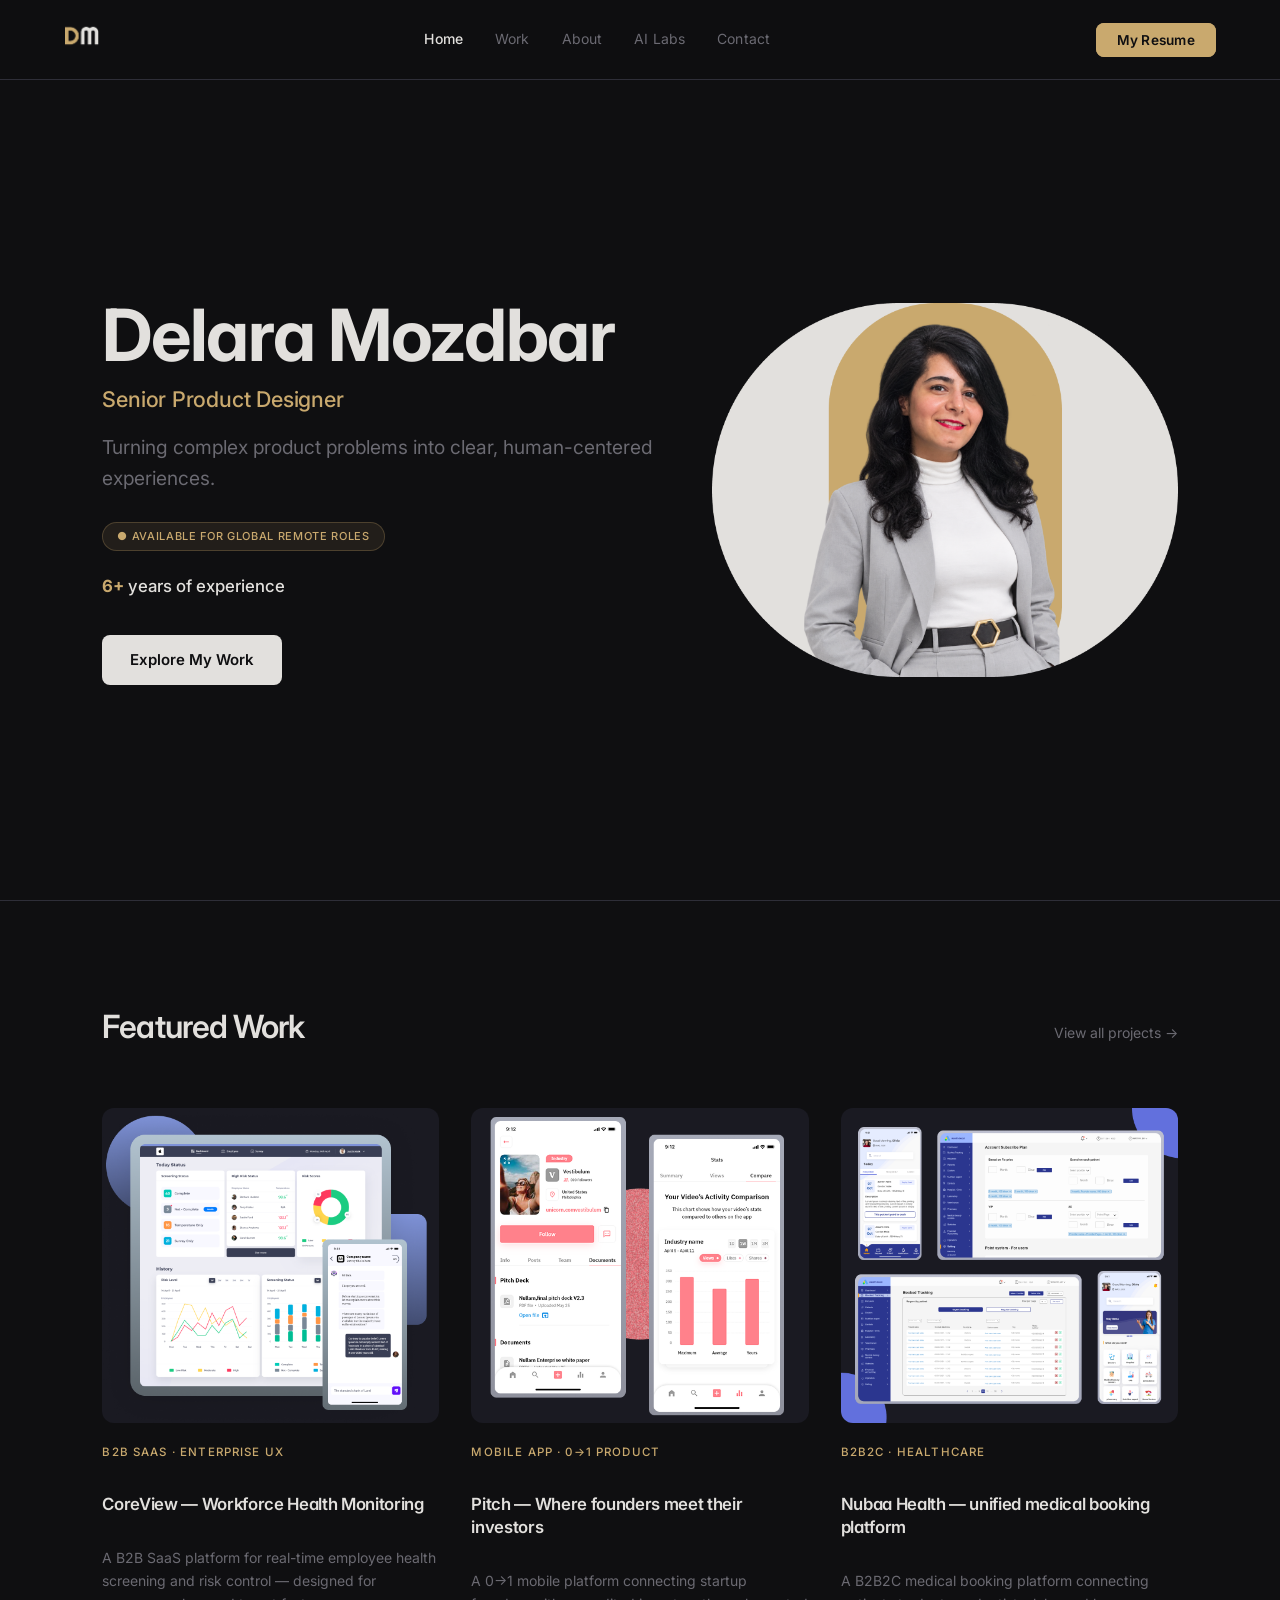
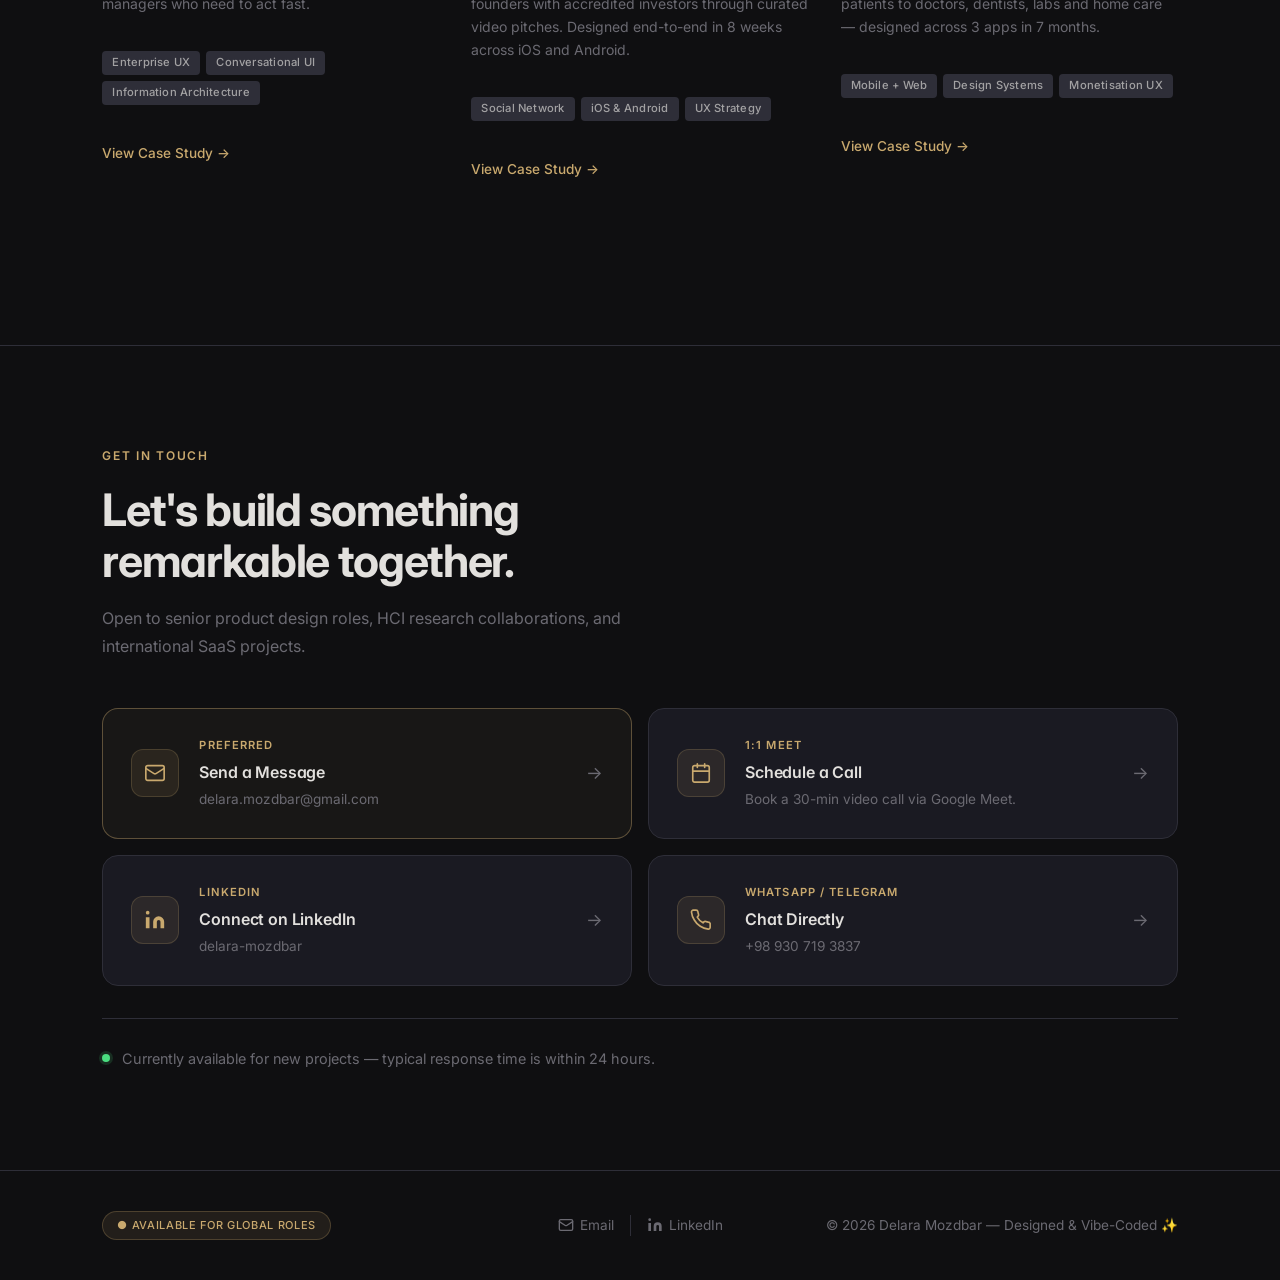
==== index.html @ 9f6dca20 "update" ====
﻿<!DOCTYPE html>
<html lang="en">
<head>
    <meta charset="UTF-8">
    <meta name="viewport" content="width=device-width, initial-scale=1.0">
    <title>Delara Mozdbar | Senior Product Designer</title>
    <link rel="icon" type="image/png" href="images/Favicon.png">
        <link rel="preconnect" href="https://fonts.googleapis.com">
    <link rel="preconnect" href="https://fonts.gstatic.com" crossorigin>
    <link href="https://fonts.googleapis.com/css2?family=Inter:ital,opsz,wght@0,14..32,100..900;1,14..32,100..900&display=swap" rel="stylesheet">
    <link rel="stylesheet" href="css/style.css">
    <link rel="stylesheet" href="css/layout.css">
</head>

<body>
<header>
  <nav>
    <div class="nav-container">

      <!-- Logo -->
      <div class="logo">
        <a href="index.html">
          <img src="images/Logo.png" alt="Delara Mozdbar">
        </a>
      </div>

      <!-- Hamburger -->
      <input type="checkbox" id="menu-toggle">
      <label for="menu-toggle" class="hamburger">&#x2630;</label>

      <!-- Menu -->
      <div class="nav-center menu">
        <a href="index.html" class="nav-link active">Home</a>
        <a href="work.html" class="nav-link">Work</a>
        <a href="about.html" class="nav-link">About</a>
        <a href="ai-labs.html" class="nav-link">AI Labs</a>
        <a href="contact.html" class="nav-link">Contact</a>
      </div>

      <!-- Resume Button -->
      <div class="nav-right">
        <a href="Delara_Mozdbar_Product_Designer.pdf" class="resume-btn" download>My Resume</a>
      </div>

    </div>
  </nav>
</header>

<main>
    <section class="hero" id="home">
        <div class="hero-content">
            <h1>Delara Mozdbar</h1>
            <p class="hero-role">Senior Product Designer</p>
            <p class="hero-description">
                Turning complex product problems into clear, human-centered experiences.
            </p>
            <span class="hero-availability">&#9679; Available for global remote roles</span>
            <p class="hero-years"><span>6+</span> years of experience</p>
            <a href="#featured-work" class="key-btn">Explore My Work</a>
        </div>
        <div class="hero-image">
            <img src="images/Hero-Imge.png" alt="Delara Mozdbar Profile">
        </div>
    </section>


    <!-- FEATURED WORK -->
    <section id="featured-work" class="featured-work">
      <div class="featured-work-inner">

        <div class="featured-work-header">
          <h2 class="featured-work-title">Featured Work</h2>
          <a href="work.html" class="view-all-link">View all projects &rarr;</a>
        </div>

        <div class="showcase-grid">

          <!-- CoreView -->
          <article class="showcase-card">
            <div class="showcase-img-wrap">
              <img src="images/CoreView/CoreView-Intro.png" alt="CoreView SaaS Dashboard">
            </div>
            <div class="showcase-meta">
              <span class="showcase-tag">B2B SaaS · Enterprise UX</span>
              
            </div>
            <h3 class="showcase-title">CoreView &mdash; Workforce Health Monitoring</h3>
            <p class="showcase-desc">A B2B SaaS platform for real-time employee health screening and risk control &mdash; designed for managers who need to act fast.</p>
            <div class="showcase-tags">
              <span>Enterprise UX</span>
              <span>Conversational UI</span>
              <span>Information Architecture</span>
            </div>
            <a href="coreview.html" class="showcase-link">View Case Study &rarr;</a>
          </article>

          <!-- Pitch -->
          <article class="showcase-card">
            <div class="showcase-img-wrap">
              <img src="images/Pitch/Pitch-Intro.png" alt="Pitch app screens">
            </div>
            <div class="showcase-meta">
              <span class="showcase-tag">Mobile App · 0&rarr;1 Product</span>
              
            </div>
            <h3 class="showcase-title">Pitch &mdash; Where founders meet their investors</h3>
            <p class="showcase-desc">A 0&rarr;1 mobile platform connecting startup founders with accredited investors through curated video pitches. Designed end-to-end in 8 weeks across iOS and Android.</p>
            <div class="showcase-tags">
              <span>Social Network</span>
              <span>iOS & Android</span>
              <span>UX Strategy</span>
            </div>
            <a href="pitch.html" class="showcase-link">View Case Study &rarr;</a>
          </article>

          <!-- Nubaa Health -->
          <article class="showcase-card">
            <div class="showcase-img-wrap">
              <img src="images/Nubaa/Nubaa-Intro.png" alt="Nubaa Health Mobile App">
            </div>
            <div class="showcase-meta">
              <span class="showcase-tag">B2B2C · Healthcare</span>
              
            </div>
            <h3 class="showcase-title">Nubaa Health &mdash; unified medical booking platform</h3>
            <p class="showcase-desc">A B2B2C medical booking platform connecting patients to doctors, dentists, labs and home care &mdash; designed across 3 apps in 7 months.</p>
            <div class="showcase-tags">
              <span>Mobile + Web</span>
              <span>Design Systems</span>
              <span>Monetisation UX</span>
            </div>
            <a href="nubaa.html" class="showcase-link">View Case Study &rarr;</a>
          </article>

        </div>

    

      </div>
    </section>

    <!-- CONTACT -->
    <section id="contact" class="idx-contact">
      <div class="idx-contact-inner">

        <div class="idx-contact-header">
          <p class="ct-label">Get in touch</p>
          <h2 class="idx-contact-title">Let's build something<br>remarkable together.</h2>
          <p class="idx-contact-sub">Open to senior product design roles, HCI research collaborations, and international SaaS projects.</p>
        </div>

        <div class="idx-contact-grid">

          <a href="mailto:delara.mozdbar@gmail.com" class="ct-card ct-card--primary">
            <div class="ct-card-icon">
              <svg width="22" height="22" viewBox="0 0 24 24" fill="none" stroke="currentColor" stroke-width="1.8" stroke-linecap="round" stroke-linejoin="round"><rect x="2" y="4" width="20" height="16" rx="2"/><path d="m22 7-8.97 5.7a1.94 1.94 0 0 1-2.06 0L2 7"/></svg>
            </div>
            <div class="ct-card-body">
              <span class="ct-card-label">Preferred</span>
              <h3 class="ct-card-title">Send a Message</h3>
              <p class="ct-card-desc">delara.mozdbar@gmail.com</p>
            </div>
            <span class="ct-card-arrow">&rarr;</span>
          </a>

          <a href="https://calendar.app.google/7JH3uLpp5a7SVG2TA" target="_blank" rel="noopener noreferrer" class="ct-card">
            <div class="ct-card-icon">
              <svg width="22" height="22" viewBox="0 0 24 24" fill="none" stroke="currentColor" stroke-width="1.8" stroke-linecap="round" stroke-linejoin="round"><rect x="3" y="4" width="18" height="18" rx="2"/><path d="M16 2v4M8 2v4M3 10h18"/></svg>
            </div>
            <div class="ct-card-body">
              <span class="ct-card-label">1:1 meet</span>
              <h3 class="ct-card-title">Schedule a Call</h3>
              <p class="ct-card-desc">Book a 30-min video call via Google Meet.</p>
            </div>
            <span class="ct-card-arrow">&rarr;</span>
          </a>

          <a href="https://www.linkedin.com/in/delara-mozdbar/" target="_blank" rel="noopener noreferrer" class="ct-card">
            <div class="ct-card-icon">
              <svg width="22" height="22" viewBox="0 0 24 24" fill="currentColor"><path d="M16 8a6 6 0 0 1 6 6v7h-4v-7a2 2 0 0 0-2-2 2 2 0 0 0-2 2v7h-4v-7a6 6 0 0 1 6-6z"/><rect x="2" y="9" width="4" height="12"/><circle cx="4" cy="4" r="2"/></svg>
            </div>
            <div class="ct-card-body">
              <span class="ct-card-label">LinkedIn</span>
              <h3 class="ct-card-title">Connect on LinkedIn</h3>
              <p class="ct-card-desc">delara-mozdbar</p>
            </div>
            <span class="ct-card-arrow">&rarr;</span>
          </a>

          <a href="tel:+989307193837" class="ct-card">
            <div class="ct-card-icon">
              <svg width="22" height="22" viewBox="0 0 24 24" fill="none" stroke="currentColor" stroke-width="1.8" stroke-linecap="round" stroke-linejoin="round"><path d="M22 16.92v3a2 2 0 0 1-2.18 2 19.79 19.79 0 0 1-8.63-3.07A19.5 19.5 0 0 1 4.69 12 19.79 19.79 0 0 1 1.61 3.4 2 2 0 0 1 3.6 1.22h3a2 2 0 0 1 2 1.72c.127.96.361 1.903.7 2.81a2 2 0 0 1-.45 2.11L7.91 8.77a16 16 0 0 0 6.29 6.29l.95-.95a2 2 0 0 1 2.11-.45c.907.339 1.85.573 2.81.7A2 2 0 0 1 22 16.92z"/></svg>
            </div>
            <div class="ct-card-body">
              <span class="ct-card-label">WhatsApp / Telegram</span>
              <h3 class="ct-card-title">Chat Directly</h3>
              <p class="ct-card-desc">+98 930 719 3837</p>
            </div>
            <span class="ct-card-arrow">&rarr;</span>
          </a>

        </div>

        <div class="ct-note" style="border-top: 1px solid var(--elevated); padding: 28px 0 0; margin-top: 8px;">
          <div class="ct-note-inner">
            <span class="ct-note-dot"></span>
            <p>Currently available for new projects &mdash; typical response time is within 24 hours.</p>
          </div>
        </div>

      </div>
    </section>

</main>

<footer>
    <div class="footer-inner">
        <div class="footer-col">
            <span class="hero-availability">&#9679; Available for global roles</span>
        </div>
        <div class="footer-col">
            <div class="footer-links">
                <a href="mailto:delara.mozdbar@gmail.com">
                    <svg width="16" height="16" viewBox="0 0 24 24" fill="none" stroke="currentColor" stroke-width="2" stroke-linecap="round" stroke-linejoin="round" aria-hidden="true"><rect x="2" y="4" width="20" height="16" rx="2"/><path d="m22 7-8.97 5.7a1.94 1.94 0 0 1-2.06 0L2 7"/></svg>
                    Email
                </a>
                <a href="https://www.linkedin.com/in/delara-mozdbar/" target="_blank" rel="noopener noreferrer">
                    <svg width="16" height="16" viewBox="0 0 24 24" fill="currentColor" aria-hidden="true"><path d="M16 8a6 6 0 0 1 6 6v7h-4v-7a2 2 0 0 0-2-2 2 2 0 0 0-2 2v7h-4v-7a6 6 0 0 1 6-6z"/><rect x="2" y="9" width="4" height="12"/><circle cx="4" cy="4" r="2"/></svg>
                    LinkedIn
                </a>
            </div>
        </div>
        <div class="footer-col">
            <span class="footer-copy">&copy; 2026 Delara Mozdbar &mdash; Designed &amp; Vibe-Coded &#10024;</span>
        </div>
    </div>
</footer>

</body>
</html>
---- css/style.css ----
/* =========================
   ROOT VARIABLES
========================= */
:root {
  --bg:        #0f0f11;
  --card-bg:   #1a1a22;
  --elevated:  #2e2e38;
  --text-main: #e2e0dd;
  --text-sec:  #6b6a72;
  --accent:    #c9a96e;
  --nav-h:     80px;
}

/* =========================
   GLOBAL RESET
========================= */
*,
*::before,
*::after {
  box-sizing: border-box;
  margin: 0;
  padding: 0;
}

body {
  background: var(--bg);
  padding-top: var(--nav-h);
  color: var(--text-main);
  font-family: 'Inter', -apple-system, BlinkMacSystemFont, 'Segoe UI', Roboto, sans-serif;
  line-height: 1.6;
  overflow-x: hidden;
}

a {
  text-decoration: none;
  color: inherit;
  transition: 0.3s;
}

/* Images never overflow their container (specific width/height rules still win) */
img {
  max-width: 100%;
  height: auto;
}


/* =========================
   FONT RENDERING
========================= */
* {
  -webkit-font-smoothing: antialiased;
  -moz-osx-font-smoothing: grayscale;
}

h1, h2, h3, h4, h5, h6 {
  letter-spacing: -0.02em;
  font-feature-settings: 'cv11', 'ss01';
}
/* =========================
   HERO
========================= */
.hero {
  display: flex;
  align-items: center;
  justify-content: space-between;
  min-height: calc(100vh - var(--nav-h));
  padding: 0 8%;
  gap: 40px;
}

.hero-content {
  flex: 1.1;
}

.hero-availability {
  display: inline-flex;
  align-items: center;
  gap: 6px;
  font-size: 11px;
  font-weight: 500;
  color: #c9a96e;
  letter-spacing: 0.06em;
  text-transform: uppercase;
  background: rgba(201, 169, 110, 0.10);
  border: 1px solid rgba(201, 169, 110, 0.25);
  border-radius: 100px;
  padding: 5px 14px;
}

.hero-content .hero-availability {
  margin-top: 28px;
  margin-bottom: 0;
}

.hero-role {
  font-size: 1.35rem;
  font-weight: 500;
  color: var(--accent);
  margin-bottom: 16px;
  letter-spacing: -0.01em;
}

.hero-years {
  margin-top: 22px;
  font-size: 1.05rem;
  font-weight: 500;
  color: var(--text-main);
}

.hero-years span {
  color: var(--accent);
  font-weight: 700;
}

footer .hero-availability {
  display: inline-flex;
  align-items: center;
  gap: 6px;
  font-size: 11px;
  font-weight: 500;
  color: #c9a96e;
  letter-spacing: 0.06em;
  text-transform: uppercase;
  background: rgba(201, 169, 110, 0.10);
  border: 1px solid rgba(201, 169, 110, 0.25);
  border-radius: 100px;
  padding: 5px 14px;
  margin-bottom: 0;
  width: fit-content;
  align-self: flex-start;
}

.hero-content h1 {
  font-size: 4.5rem;
  line-height: 1.1;
  margin-bottom: 8px;
}

.hero-description {
  font-size: 1.2rem;
  color: var(--text-sec);
  max-width: 560px;
}

.hero-description-secondary {
  margin-top: 16px;
}

.hero-image {
  flex: 0.9;
  display: flex;
  justify-content: center;
  align-items: center;
}

.hero-image img {
  width: 100%;
  max-width: 460px;
  height: auto;
  object-fit: contain;
}

@media (min-width: 1200px) {
  .hero-image img {
    max-width: 580px;
  }
}

/* =========================
   BUTTONS
========================= */

/* Primary CTA — "Explore My Work" */
.key-btn {
  display: inline-flex;
  align-items: center;
  gap: 10px;
  padding: 13px 28px;
  background: #e2e0dd;
  border: none;
  border-radius: 8px;
  cursor: pointer;
  font-family: 'Inter', -apple-system, BlinkMacSystemFont, sans-serif;
  font-size: 15px;
  font-weight: 600;
  color: #0f0f11;
  text-decoration: none;
  user-select: none;
  margin-top: 35px;
  transition: background 0.2s ease, transform 0.15s ease;
}

.key-btn:hover {
  background: #f0eee9;
  transform: translateY(-2px);
}

.key-btn:active {
  background: #cccac6;
  transform: translateY(0);
}

.case-study-link {
  display: inline-block;
  margin-top: 10px;
  font-size: 16px;
  color: var(--accent);
  transition: 0.25s;
}

.case-study-link:hover {
  opacity: 0.7;
}

/* =========================
   RESPONSIVE — 900px and below
========================= */
@media (max-width: 900px) {
  /* Hero */
  .hero {
    flex-direction: column;
    text-align: center;
    padding: 60px 5%;
  }

  .hero-image { order: 1; }
  .hero-image img { max-width: 320px; }
  .hero-content { order: 2; }
  .hero-content h1 { font-size: 2.5rem; }
}

/* =========================
   RESPONSIVE — 480px and below
========================= */
@media (max-width: 480px) {
  .hero-content h1 {
    font-size: 2rem;
  }

  .key-btn {
    width: 100%;
    text-align: center;
    justify-content: center;
  }
}

/* =========================
   HERO STATS
========================= */
.hero-stats {
  display: flex;
  align-items: center;
  gap: 0;
  margin-top: 28px;
  margin-bottom: 32px;
  flex-wrap: wrap;
  row-gap: 16px;
}

.hero-stat {
  display: flex;
  flex-direction: column;
  gap: 4px;
  flex: 1;
  min-width: 80px;
}

.hero-stat-num {
  font-size: 2rem;
  font-weight: 700;
  color: var(--accent);
  line-height: 1;
}

.hero-stat-lbl {
  font-size: 0.8rem;
  color: #e2e0dd;
  line-height: 1.4;
  font-weight: 400;
}

.hero-stat-divider {
  width: 1px;
  height: 40px;
  background: var(--elevated);
  margin: 0 20px;
  flex-shrink: 0;
}

@media (max-width: 900px) {
  .hero-stats {
    gap: 16px;
  }

  .hero-stat-divider {
    display: none;
  }

  .hero-stat {
    min-width: 70px;
  }

  .hero-stat-num {
    font-size: 1.6rem;
  }
}

/* =========================
   SMOOTH SCROLL
========================= */
html {
  scroll-behavior: smooth;
}

/* =========================
   CASE STUDY — NEXT TEASER
   Shared across nubaa, coreview, pitch
========================= */
.cs-next-case {
  border-top: 0.5px solid rgba(255, 255, 255, 0.08);
  padding: 64px 8%;
}

.cs-next-case-inner {
  max-width: 1440px;
  margin: 0 auto;
  display: flex;
  align-items: center;
  justify-content: space-between;
  gap: 32px;
}

.cs-next-label {
  font-size: 11px;
  font-weight: 500;
  color: var(--accent);
  text-transform: uppercase;
  letter-spacing: 0.1em;
  margin-bottom: 8px;
}

.cs-next-title {
  font-size: 24px;
  font-weight: 500;
  color: #e2e0dd;
  line-height: 1.2;
}

.cs-next-arrow {
  font-size: 28px;
  color: #e2e0dd;
  text-decoration: none;
  display: inline-block;
  flex-shrink: 0;
  transition: color 200ms ease, transform 200ms ease;
}

.cs-next-arrow:hover {
  color: var(--accent);
  transform: translateX(6px);
}

@media (max-width: 900px) {
  .cs-next-case { padding: 48px 5%; }
}

@media (max-width: 640px) {
  .cs-next-case-inner { flex-direction: column; align-items: flex-start; }
  .cs-next-arrow { align-self: flex-start; }
}

/* =========================
   FEATURED WORK
========================= */
.featured-work {
  padding: 100px 8%;
  border-top: 1px solid #2e2e38;
}

.featured-work-inner {
  max-width: 1440px;
  margin: 0 auto;
}

.featured-work-header {
  display: flex;
  align-items: baseline;
  justify-content: space-between;
  margin-bottom: 56px;
}

.featured-work-title {
  font-size: 2rem;
  font-weight: 600;
  color: #e2e0dd;
  letter-spacing: -0.03em;
}

.view-all-link {
  font-size: 0.875rem;
  color: #6b6a72;
  transition: color 0.2s ease;
}

.view-all-link:hover {
  color: #c9a96e;
}

.showcase-grid {
  display: grid;
  grid-template-columns: repeat(3, 1fr);
  gap: 32px;
  margin-bottom: 64px;
}

.showcase-card {
  display: flex;
  flex-direction: column;
  gap: 20px;
}

.showcase-img-wrap {
  position: relative;
  display: block;
  border-radius: 12px;
  overflow: hidden;
  background: #1a1a22;
}

.showcase-img-wrap img {
  width: 100%;
  height: auto;
  display: block;
}

.showcase-meta {
  display: flex;
  align-items: center;
  justify-content: space-between;
  margin-bottom: 12px;
}

.showcase-tag {
  font-size: 0.72rem;
  font-weight: 500;
  color: var(--accent);
  text-transform: uppercase;
  letter-spacing: 0.1em;
}

.showcase-title {
  font-size: 1.05rem;
  font-weight: 600;
  color: #e2e0dd;
  letter-spacing: -0.02em;
  margin-bottom: 10px;
  line-height: 1.35;
}

.showcase-desc {
  font-size: 0.875rem;
  color: #6b6a72;
  line-height: 1.65;
  margin-bottom: 16px;
}

.showcase-tags {
  display: flex;
  flex-wrap: wrap;
  gap: 6px;
  margin-bottom: 18px;
}

.showcase-tags span {
  font-size: 0.7rem;
  font-weight: 500;
  color: rgba(226, 224, 221, 0.65);
  background: var(--elevated);
  border-radius: 4px;
  padding: 3px 10px;
  letter-spacing: 0.02em;
}

.showcase-link {
  font-size: 0.85rem;
  font-weight: 500;
  color: #c9a96e;
  transition: opacity 0.2s ease, transform 0.2s ease;
  display: inline-block;
}

.showcase-link:hover {
  opacity: 0.8;
  transform: translateX(3px);
}

@media (max-width: 900px) {
  .showcase-grid { grid-template-columns: 1fr; gap: 48px; }
  .featured-work-header { flex-direction: column; gap: 12px; }
  .featured-work { padding: 64px 5%; }
}

/* =========================
   ABOUT PAGE
========================= */
.about-page {
  max-width: 1440px;
  margin: 0 auto;
  padding: 0 8%;
}

.about-label {
  font-size: 0.75rem;
  letter-spacing: 0.14em;
  text-transform: uppercase;
  color: var(--accent);
  font-weight: 600;
  margin-bottom: 14px;
}

.about-hero {
  display: grid;
  grid-template-columns: 240px 1fr;
  gap: 60px;
  align-items: center;
  padding: 80px 0;
}

.about-hero-photo img {
  width: 240px;
  height: 240px;
  border-radius: 50%;
  object-fit: cover;
  border: 2px solid var(--accent);
}

.about-title {
  font-size: clamp(1.6rem, 3vw, 2.4rem);
  font-weight: 700;
  line-height: 1.25;
  letter-spacing: -0.02em;
  margin-bottom: 20px;
  color: var(--text-main);
}

.about-intro {
  font-size: 1.05rem;
  color: var(--text-sec);
  line-height: 1.8;
  max-width: 560px;
}

.about-section-block {
  padding: 90px 0;
  border-top: 1px solid #1a1a22;
}

.about-dark {
  background: var(--card-bg);
  margin: 0 -5%;
  padding: 90px 5%;
  border-radius: 0;
}

.about-h2 {
  font-size: clamp(1.4rem, 2.5vw, 2rem);
  font-weight: 700;
  letter-spacing: -0.02em;
  margin-bottom: 24px;
}

.about-body {
  color: var(--text-sec);
  line-height: 1.8;
  max-width: 640px;
  margin-bottom: 30px;
}

/* =========================
   TIMELINE CAROUSEL
========================= */
.tl-carousel {
  margin-top: 50px;
}

.tl-nav {
  display: flex;
  align-items: flex-end;
  justify-content: space-between;
  margin-bottom: 50px;
  overflow-x: auto;
  padding-bottom: 10px;
}

.tl-node {
  display: flex;
  flex-direction: column;
  align-items: center;
  gap: 12px;
  background: none;
  border: none;
  cursor: pointer;
  flex-shrink: 0;
}

.tl-node-year {
  font-family: 'Inter', sans-serif;
  font-size: 0.78rem;
  font-weight: 600;
  letter-spacing: 0.04em;
  color: var(--text-sec);
  transition: color 0.25s;
  white-space: nowrap;
}

.tl-node-dot {
  width: 18px;
  height: 18px;
  border-radius: 50%;
  background: var(--elevated);
  transition: all 0.25s;
}

.tl-node:hover .tl-node-year { color: var(--accent); }
.tl-node:hover .tl-node-dot  { background: var(--text-sec); }

.tl-node.active .tl-node-year {
  color: var(--accent);
}

.tl-node.active .tl-node-dot {
  width: 24px;
  height: 24px;
  background: var(--accent);
  box-shadow: 0 0 0 8px rgba(201, 169, 110, 0.15);
}

.tl-connector {
  flex: 1;
  height: 2px;
  background: var(--elevated);
  margin: 0 8px 11px;
  min-width: 20px;
}

/* STAGE */
.tl-stage {
  display: flex;
  align-items: center;
  gap: 20px;
}

.tl-panels {
  flex: 1;
  position: relative;
  min-height: 280px;
}

.tl-panel {
  display: none;
  grid-template-columns: 1.1fr 1fr;
  gap: 50px;
  align-items: center;
  animation: tlFade 0.4s ease;
}

.tl-panel.active {
  display: grid;
}

@keyframes tlFade {
  from { opacity: 0; transform: translateX(12px); }
  to   { opacity: 1; transform: translateX(0); }
}

.tl-panel-text h3 {
  font-size: 1.3rem;
  font-weight: 600;
  margin-bottom: 14px;
  letter-spacing: -0.01em;
}

.tl-panel-text p {
  color: var(--text-sec);
  line-height: 1.8;
  font-size: 0.95rem;
}

.tl-panel-image img {
  width: 100%;
  border-radius: 16px;
  display: block;
}

/* ARROWS */
.tl-arrow {
  width: 46px;
  height: 46px;
  border-radius: 50%;
  border: 1px solid var(--elevated);
  background: var(--card-bg);
  color: var(--text-main);
  font-size: 1.1rem;
  cursor: pointer;
  transition: 0.25s;
  flex-shrink: 0;
}

.tl-arrow:hover {
  border-color: var(--accent);
  color: var(--accent);
}

.tl-arrow:disabled {
  opacity: 0.3;
  cursor: default;
}

.tl-arrow:disabled:hover {
  border-color: var(--elevated);
  color: var(--text-main);
}

/* STORY TIMELINE */
.stl {
  margin-top: 50px;
}

.stl-chapter {
  font-size: 0.68rem;
  font-weight: 700;
  letter-spacing: 0.18em;
  text-transform: uppercase;
  color: var(--text-sec);
  opacity: 0.5;
  margin: 44px 0 6px;
  margin-left: 180px;
}

.stl-chapter:first-child {
  margin-top: 0;
}

.stl-item {
  display: grid;
  grid-template-columns: 100px 40px 1fr;
  column-gap: 20px;
  padding-bottom: 28px;
}

.stl-line-col {
  display: flex;
  align-items: flex-start;
  justify-content: center;
  padding-top: 8px;
  position: relative;
}

.stl-item:not(:last-child) .stl-line-col::after {
  content: '';
  position: absolute;
  left: 50%;
  top: 18px;
  bottom: -28px;
  width: 1px;
  background: var(--elevated);
}

.stl-year {
  font-size: 0.78rem;
  font-weight: 600;
  color: var(--accent);
  text-align: right;
  padding-top: 8px;
  line-height: 1.4;
}

.stl-dot {
  width: 10px;
  height: 10px;
  border-radius: 50%;
  background: var(--elevated);
  flex-shrink: 0;
  position: relative;
  z-index: 1;
}

.stl-dot.active {
  background: var(--accent);
  box-shadow: 0 0 0 5px rgba(201, 169, 110, 0.15);
}

.stl-card {
  background: var(--card-bg);
  border-radius: 14px;
  border: 1px solid rgba(255, 255, 255, 0.05);
  overflow: hidden;
  margin-bottom: 4px;
  transition: border-color 0.25s, transform 0.25s;
}

.stl-card:hover {
  border-color: rgba(201, 169, 110, 0.35);
  transform: translateX(4px);
}

.stl-card--current {
  border-color: rgba(201, 169, 110, 0.2);
}

.stl-img {
  height: 130px;
  display: flex;
  flex-direction: column;
  align-items: center;
  justify-content: center;
  gap: 8px;
}

.stl-img--origins { background: linear-gradient(135deg, #1a1209 0%, #2d1f0a 100%); }
.stl-img--early   { background: linear-gradient(135deg, #091422 0%, #0e2035 100%); }
.stl-img--career  { background: linear-gradient(135deg, #091a18 0%, #0d2a22 100%); }
.stl-img--intl    { background: linear-gradient(135deg, #12091f 0%, #1d0d35 100%); }

.stl-img-icon {
  font-size: 1.8rem;
  opacity: 0.35;
  line-height: 1;
}

.stl-img-label {
  font-size: 0.65rem;
  letter-spacing: 0.04em;
  color: var(--text-sec);
  opacity: 0.5;
  text-align: center;
  padding: 0 20px;
}

.stl-card-header {
  display: flex;
  align-items: center;
  justify-content: space-between;
  gap: 12px;
  padding: 16px 22px;
  cursor: pointer;
  user-select: none;
}

.stl-card-summary {
  flex: 1;
  min-width: 0;
}

.stl-title {
  font-size: 1rem;
  font-weight: 600;
  color: var(--text-main);
  margin-bottom: 0;
  line-height: 1.3;
}

.stl-teaser {
  font-size: 0.82rem;
  color: var(--text-sec);
  line-height: 1.5;
  margin: 4px 0 0;
}

.stl-chevron {
  width: 22px;
  height: 22px;
  display: flex;
  align-items: center;
  justify-content: center;
  color: var(--text-sec);
  border: 1px solid var(--elevated);
  border-radius: 50%;
  flex-shrink: 0;
  transition: transform 0.35s ease, color 0.2s, border-color 0.2s;
  font-size: 0.75rem;
}

.stl-card-header:hover .stl-chevron {
  color: var(--accent);
  border-color: var(--accent);
}

.stl-card--open .stl-chevron {
  transform: rotate(180deg);
  color: var(--accent);
  border-color: var(--accent);
}

.stl-expand {
  max-height: 0;
  overflow: hidden;
  opacity: 0;
  transition: max-height 0.45s ease, opacity 0.25s ease;
}

.stl-card-body {
  padding: 16px 22px 20px;
}

.stl-story {
  font-size: 0.88rem;
  color: var(--text-sec);
  line-height: 1.75;
}

.stl-current-badge {
  display: inline-block;
  margin-top: 12px;
  font-size: 0.68rem;
  font-weight: 600;
  letter-spacing: 0.1em;
  text-transform: uppercase;
  color: var(--accent);
  background: rgba(201, 169, 110, 0.1);
  padding: 3px 10px;
  border-radius: 4px;
}

/* STRENGTHS */
.strength-card {
  background: var(--card-bg);
  padding: 25px;
  border-radius: 14px;
  border-left: 4px solid var(--accent);
  margin-bottom: 20px;
  transition: 0.25s;
}

.strength-card:hover {
  transform: translateY(-4px);
}

.strengths-grid {
  display: grid;
  grid-template-columns: 1fr 1fr;
  gap: 20px;
  margin-top: 40px;
}

/* CODE CALLOUT */
.code-callout {
  display: flex;
  align-items: center;
  gap: 16px;
  background: var(--bg);
  border: 1px solid var(--accent);
  border-radius: 14px;
  padding: 20px 24px;
  margin-top: 30px;
}

.code-callout-icon {
  font-family: monospace;
  font-size: 1.2rem;
  font-weight: 700;
  color: var(--accent);
  flex-shrink: 0;
}

.code-callout p {
  color: var(--text-main);
  font-size: 0.95rem;
  margin: 0;
}

/* =========================
   TESTIMONIALS
   Desktop: featured (left) + vertical list (right)
   Tablet/Mobile: featured + horizontal picker strip
   Long quotes: clamp + "Read full recommendation"
========================= */
.ts-widget {
  margin-top: 44px;
  display: flex;
  flex-direction: column;
  gap: 24px;
}

/* --- Featured quote box --- */
.ts-featured {
  display: flex;
  flex-direction: column;
  gap: 16px;
  min-width: 0;
}

.ts-featured-box {
  background: var(--card-bg);
  border: 1.5px solid var(--accent);
  border-radius: 20px;
  padding: 24px 20px;
}

.ts-featured-header {
  display: flex;
  align-items: flex-start;
  gap: 14px;
  margin-bottom: 18px;
}

.ts-featured-meta {
  display: flex;
  flex-direction: column;
  gap: 4px;
  min-width: 0;
}

.ts-featured-meta .ts-name {
  font-weight: 700;
  color: var(--text-main);
  font-size: 1rem;
  line-height: 1.3;
}

.ts-featured-meta .ts-role {
  font-size: 0.8rem;
  color: var(--text-sec);
  line-height: 1.45;
}

.ts-featured-meta .ts-date {
  font-size: 0.75rem;
  color: var(--text-sec);
  opacity: 0.75;
  margin-top: 2px;
}

/* Quote — collapsed by default on mobile/tablet; scroll on desktop */
.ts-quote-wrap {
  position: relative;
}

.ts-quote {
  margin: 0;
  color: var(--text-sec);
  font-style: italic;
  line-height: 1.75;
  font-size: 0.92rem;
  display: -webkit-box;
  -webkit-line-clamp: 5;
  -webkit-box-orient: vertical;
  overflow: hidden;
  transition: opacity 0.2s;
}

.ts-quote.expanded {
  display: block;
  -webkit-line-clamp: unset;
  overflow: visible;
}

.ts-read-more {
  margin-top: 12px;
  padding: 0;
  background: none;
  border: none;
  color: var(--accent);
  font-family: 'Inter', sans-serif;
  font-size: 0.82rem;
  font-weight: 600;
  cursor: pointer;
  text-decoration: underline;
  text-underline-offset: 3px;
}
.ts-read-more:hover { opacity: 0.75; }

/* --- Avatar — swap in a real photo via `photo` in the data array --- */
.ts-avatar {
  position: relative;
  flex-shrink: 0;
  width: 44px;
  height: 44px;
  border-radius: 50%;
  overflow: hidden;
  display: flex;
  align-items: center;
  justify-content: center;
  background: rgba(201, 169, 110, 0.15);
  color: var(--accent);
  font-weight: 700;
  font-size: 0.8rem;
}

.ts-avatar-lg {
  width: 52px;
  height: 52px;
  font-size: 0.95rem;
}

.ts-avatar-img {
  position: absolute;
  inset: 0;
  width: 100%;
  height: 100%;
  object-fit: cover;
}

.ts-avatar:has(.ts-avatar-img) .ts-initials {
  display: none;
}

/* --- Nav: arrows + counter --- */
.ts-nav {
  display: flex;
  align-items: center;
  gap: 12px;
}

.ts-counter {
  flex: 1;
  text-align: center;
  font-size: 0.78rem;
  color: var(--text-sec);
  letter-spacing: 0.04em;
}

.ts-arrow {
  flex-shrink: 0;
  width: 40px;
  height: 40px;
  border-radius: 50%;
  border: 1px solid var(--elevated);
  background: var(--card-bg);
  color: var(--text-main);
  font-size: 1rem;
  cursor: pointer;
  transition: 0.25s;
}
.ts-arrow:hover {
  border-color: var(--accent);
  color: var(--accent);
}

/* --- Selection list --- */
.ts-list {
  display: flex;
  gap: 10px;
  overflow-x: auto;
  scroll-snap-type: x mandatory;
  -webkit-overflow-scrolling: touch;
  scrollbar-width: thin;
  scrollbar-color: var(--elevated) transparent;
  padding-bottom: 4px;
}

.ts-list::-webkit-scrollbar { height: 4px; }
.ts-list::-webkit-scrollbar-thumb {
  background: var(--elevated);
  border-radius: 4px;
}

.ts-card {
  flex: 0 0 auto;
  display: flex;
  align-items: center;
  gap: 12px;
  min-width: 200px;
  max-width: 260px;
  padding: 12px 14px;
  background: var(--card-bg);
  border: 1.5px solid transparent;
  border-radius: 14px;
  cursor: pointer;
  text-align: left;
  font-family: 'Inter', sans-serif;
  scroll-snap-align: center;
  transition: border-color 0.25s, background 0.25s;
}

.ts-card:hover {
  border-color: rgba(201, 169, 110, 0.35);
}

.ts-card.active {
  border-color: var(--accent);
}

.ts-card-info {
  display: flex;
  flex-direction: column;
  gap: 3px;
  min-width: 0;
}

.ts-card-info .ts-name {
  font-weight: 700;
  color: var(--text-main);
  font-size: 0.88rem;
  line-height: 1.3;
  white-space: nowrap;
  overflow: hidden;
  text-overflow: ellipsis;
}

.ts-card-info .ts-role {
  font-size: 0.72rem;
  color: var(--text-sec);
  line-height: 1.35;
  display: -webkit-box;
  -webkit-line-clamp: 2;
  -webkit-box-orient: vertical;
  overflow: hidden;
}

.ts-linkedin {
  margin: 0;
  padding-top: 4px;
}

/* --- Tablet: wider cards, slightly more quote lines --- */
@media (min-width: 768px) and (max-width: 991px) {
  .ts-featured-box {
    padding: 28px 28px;
  }

  .ts-quote {
    -webkit-line-clamp: 6;
    font-size: 0.95rem;
  }

  .ts-card {
    min-width: 240px;
    max-width: 300px;
  }

  .ts-widget {
    gap: 28px;
  }
}

/* --- Desktop: two columns, vertical list, scrollable quote --- */
@media (min-width: 992px) {
  .ts-widget {
    display: grid;
    grid-template-columns: 1.35fr 1fr;
    gap: 40px;
    align-items: start;
  }

  .ts-featured-box {
    padding: 32px 36px;
    height: 420px;
    display: flex;
    flex-direction: column;
  }

  .ts-quote-wrap {
    flex: 1;
    overflow: hidden;
    display: flex;
    flex-direction: column;
  }

  .ts-quote {
    display: block;
    -webkit-line-clamp: unset;
    font-size: 1rem;
    max-height: 280px;
    overflow-y: auto;
    scrollbar-width: thin;
    scrollbar-color: var(--elevated) transparent;
    flex: 1;
  }

  .ts-quote::-webkit-scrollbar { width: 4px; }
  .ts-quote::-webkit-scrollbar-thumb {
    background: var(--elevated);
    border-radius: 4px;
  }

  /* On desktop, read-more only if quote exceeds scroll area */
  .ts-read-more { margin-top: 14px; }

  .ts-counter { display: none; }

  .ts-nav { gap: 12px; }

  .ts-list {
    flex-direction: column;
    overflow-x: visible;
    overflow-y: auto;
    scroll-snap-type: none;
    padding-bottom: 0;
    scrollbar-width: thin;
    scrollbar-color: var(--elevated) transparent;
    height: 420px;
  }

  .ts-list::-webkit-scrollbar { width: 4px; height: auto; }

  .ts-card {
    width: 100%;
    min-width: 0;
    max-width: none;
    scroll-snap-align: none;
  }

  .ts-card-info .ts-name {
    white-space: normal;
  }
}

/* IMPACT ZIGZAG */
.impact-zigzag {
  margin-top: 60px;
  display: flex;
  flex-direction: column;
  gap: 70px;
}

.impact-row {
  display: grid;
  grid-template-columns: 1fr 1fr;
  gap: 60px;
  align-items: center;
}

.impact-row-img img {
  width: 550px;
  height: 200px;
  border-radius: 16px;
  border: 1px solid var(--elevated);
  display: block;
  object-fit: cover;
}

.impact-meta {
  font-size: 0.75rem;
  color: var(--accent);
  font-weight: 600;
  letter-spacing: 0.04em;
  margin-bottom: 10px;
  margin-top: -4px;
}

.impact-row-text h3 {
  font-size: 1.1rem;
  font-weight: 600;
  margin-bottom: 12px;
  line-height: 1.35;
}

.impact-row-text p {
  font-size: 0.92rem;
  color: var(--text-sec);
  line-height: 1.75;
}

/* IMPACT (legacy grid — kept for fallback) */
.impact-grid {
  display: grid;
  grid-template-columns: repeat(3, 1fr);
  gap: 20px;
  margin-top: 40px;
}

.impact-card {
  background: var(--bg);
  border: 1px solid var(--elevated);
  border-radius: 16px;
  overflow: hidden;
  transition: border-color 0.25s, transform 0.25s;
  display: flex;
  flex-direction: column;
}

.impact-card:hover {
  border-color: var(--accent);
  transform: translateY(-4px);
}

.impact-photo {
  aspect-ratio: 1 / 1;
  overflow: hidden;
  background: var(--elevated);
}

.impact-photo img {
  width: 100%;
  height: 100%;
  object-fit: cover;
  display: block;
}

.impact-card-body {
  padding: 24px;
  flex: 1;
  display: flex;
  flex-direction: column;
}

.impact-tag {
  display: inline-block;
  font-size: 0.7rem;
  font-weight: 600;
  letter-spacing: 0.06em;
  text-transform: uppercase;
  color: var(--accent);
  background: rgba(201, 169, 110, 0.1);
  padding: 4px 12px;
  border-radius: 20px;
  margin-bottom: 14px;
}

.impact-card h3 {
  font-size: 0.95rem;
  font-weight: 600;
  margin-bottom: 10px;
  line-height: 1.35;
}

.impact-card p {
  font-size: 0.88rem;
  color: var(--text-sec);
  line-height: 1.7;
  flex: 1;
}

.impact-link {
  display: inline-flex;
  align-items: center;
  gap: 4px;
  font-size: 0.78rem;
  font-weight: 600;
  color: var(--accent);
  margin-top: 18px;
  transition: opacity 0.2s;
}

.impact-link:hover { opacity: 0.7; }

/* INTERESTS */
.interests-row {
  display: flex;
  flex-wrap: wrap;
  gap: 12px;
  margin-top: 30px;
}

.interest-pill {
  font-size: 0.85rem;
  font-weight: 500;
  color: var(--text-main);
  background: var(--card-bg);
  border: 1px solid var(--elevated);
  border-radius: 20px;
  padding: 8px 18px;
  transition: border-color 0.25s, color 0.25s;
}

.interest-pill:hover {
  border-color: var(--accent);
  color: var(--text-main);
}

/* ABOUT CTA */
.about-cta {
  margin-top: 60px;
  padding-top: 40px;
  border-top: 1px solid #1a1a22;
  display: flex;
  align-items: center;
  justify-content: space-between;
  gap: 20px;
  flex-wrap: wrap;
}

.about-cta p {
  font-size: 1.1rem;
  font-weight: 500;
  color: var(--text-main);
}

/* RESPONSIVE */
@media (max-width: 900px) {
  .about-hero {
    grid-template-columns: 1fr;
    text-align: center;
    gap: 30px;
    padding: 50px 0;
  }

  .about-hero-photo {
    display: flex;
    justify-content: center;
  }

  .about-hero-photo img {
    width: 180px;
    height: 180px;
  }

  .tl-nav {
    justify-content: flex-start;
    gap: 0;
  }

  .tl-panel {
    grid-template-columns: 1fr;
    gap: 24px;
  }

  .tl-panel-image { order: -1; }

  .tl-stage { gap: 10px; }

  .tl-arrow {
    width: 38px;
    height: 38px;
  }

  .stl-item {
    grid-template-columns: 70px 30px 1fr;
    column-gap: 12px;
  }

  .stl-chapter { margin-left: 124px; }

  .stl-year { font-size: 0.72rem; }

  .strengths-grid {
    grid-template-columns: 1fr;
  }

  .impact-grid {
    grid-template-columns: 1fr;
  }

  .impact-row,
  .impact-row.impact-row-reversed {
    grid-template-columns: 1fr;
  }

  .impact-row-reversed .impact-row-img {
    order: -1;
  }

  .impact-row-img img {
    width: 100%;
    max-width: 100%;
    height: auto;
    object-fit: contain;
  }

  .about-cta {
    flex-direction: column;
    text-align: center;
  }
}

/* =========================
   AI LABS PAGE
========================= */
.labs-page {
  max-width: 1440px;
  margin: 0 auto;
  padding: 0 8%;
}

/* =========================
   AI LABS — HERO
========================= */
.labs-hero {
  padding: 100px 0 80px;
  max-width: 760px;
}

.labs-badge {
  display: inline-flex;
  align-items: center;
  gap: 8px;
  padding: 6px 16px;
  border-radius: 20px;
  border: 1px solid rgba(201, 169, 110, 0.35);
  color: var(--accent);
  font-size: 0.8rem;
  font-weight: 500;
  margin-bottom: 28px;
}

.labs-badge-dot {
  width: 6px;
  height: 6px;
  border-radius: 50%;
  background: var(--accent);
  animation: pulse 2s infinite;
}

.labs-title {
  font-size: clamp(2.5rem, 5vw, 4rem);
  font-weight: 700;
  letter-spacing: -0.03em;
  margin-bottom: 24px;
}

.labs-statement {
  font-size: 1.15rem;
  color: var(--text-sec);
  line-height: 1.8;
}

.labs-meta {
  display: flex;
  align-items: center;
  gap: 16px;
  margin-top: 36px;
  flex-wrap: wrap;
}

.labs-meta-item {
  font-size: 0.8rem;
  color: var(--text-sec);
  letter-spacing: 0.03em;
}

.labs-meta-divider {
  width: 1px;
  height: 14px;
  background: var(--elevated);
}

/* =========================
   AI LABS — SECTIONS
========================= */
.labs-section {
  padding: 90px 0;
  border-top: 1px solid #1a1a22;
}

.labs-dark {
  background: var(--card-bg);
  margin: 0 -8%;
  padding: 90px 8%;
}

.labs-section-header {
  margin-bottom: 0;
}

.labs-num {
  font-size: 0.75rem;
  letter-spacing: 0.14em;
  text-transform: uppercase;
  color: var(--accent);
  font-weight: 600;
  display: block;
  margin-bottom: 14px;
}

.labs-h2 {
  font-size: clamp(1.5rem, 2.8vw, 2.2rem);
  font-weight: 700;
  letter-spacing: -0.02em;
  margin-bottom: 18px;
}

.labs-focus {
  font-size: 0.95rem;
  color: var(--text-sec);
  line-height: 1.7;
  padding: 16px 20px;
  background: rgba(201, 169, 110, 0.06);
  border-left: 2px solid var(--accent);
  border-radius: 0 10px 10px 0;
  max-width: 640px;
}

.labs-focus strong {
  color: var(--text-main);
}

.labs-body {
  color: var(--text-sec);
  line-height: 1.8;
  max-width: 680px;
  margin: 30px 0 50px;
}

/* =========================
   AI LABS — EXPERIMENT PAIRS
========================= */
.labs-exp-pair {
  display: grid;
  grid-template-columns: 1fr auto 1fr;
  gap: 24px;
  align-items: center;
}

.labs-exp-single {
  display: flex;
  flex-direction: column;
  gap: 12px;
  max-width: 680px;
}

.labs-exp-item {
  display: flex;
  flex-direction: column;
  gap: 12px;
}

.labs-exp-tag {
  font-size: 0.72rem;
  font-weight: 600;
  letter-spacing: 0.06em;
  text-transform: uppercase;
  padding: 4px 12px;
  border-radius: 6px;
  width: fit-content;
}

.tag-input  { background: rgba(107, 106, 114, 0.15); color: var(--text-sec); }
.tag-output { background: rgba(201, 169, 110, 0.12); color: var(--accent); }
.tag-experiment { background: rgba(201, 169, 110, 0.12); color: var(--accent); }

.labs-exp-image {
  border-radius: 14px;
  overflow: hidden;
  border: 1px solid var(--elevated);
  background: var(--card-bg);
  min-height: 220px;
  display: flex;
  align-items: center;
  justify-content: center;
}

.labs-exp-image img { width: 100%; height: auto; display: block; }
.labs-exp-wide { min-height: 280px; }

.labs-exp-caption {
  font-size: 0.82rem;
  color: var(--text-sec);
  text-align: center;
}

.labs-exp-arrow {
  font-size: 1.8rem;
  color: var(--accent);
  font-weight: 300;
}

/* =========================
   AI LABS — DEMO BUTTONS
========================= */
.labs-demo-actions {
  display: flex;
  gap: 14px;
  margin: 30px 0 40px;
  flex-wrap: wrap;
}

/* =========================
   AI LABS — ACCORDION
========================= */
.labs-accordion {
  margin: 40px 0 30px;
  border: 1px solid var(--elevated);
  border-radius: 14px;
  background: var(--bg);
  overflow: hidden;
}

.labs-accordion-toggle {
  display: flex;
  align-items: center;
  justify-content: space-between;
  padding: 18px 24px;
  cursor: pointer;
  font-size: 0.92rem;
  font-weight: 500;
  color: var(--text-main);
  list-style: none;
  transition: 0.2s;
  user-select: none;
}

.labs-accordion-toggle::-webkit-details-marker { display: none; }

.labs-accordion-toggle:hover { color: var(--accent); }

.labs-accordion-icon {
  font-size: 1.3rem;
  font-weight: 400;
  color: var(--accent);
  transition: transform 0.3s ease;
}

.labs-accordion[open] .labs-accordion-icon { transform: rotate(45deg); }

.labs-accordion-content {
  padding: 6px 24px 24px;
  border-top: 1px solid var(--elevated);
}

.labs-detail-row {
  padding: 18px 0;
  border-bottom: 1px solid rgba(46, 46, 56, 0.5);
}

.labs-detail-row:last-child { border-bottom: none; padding-bottom: 0; }

.labs-detail-label {
  font-size: 0.72rem;
  font-weight: 600;
  letter-spacing: 0.1em;
  text-transform: uppercase;
  color: var(--accent);
  display: block;
  margin-bottom: 8px;
}

.labs-detail-row p {
  font-size: 0.92rem;
  color: var(--text-sec);
  line-height: 1.75;
}

/* =========================
   AI LABS — KEY FINDINGS
========================= */
.labs-findings {
  margin-top: 10px;
  padding: 24px 28px;
  background: var(--bg);
  border: 1px solid var(--elevated);
  border-radius: 14px;
  max-width: 680px;
}

.labs-findings-label {
  font-size: 0.72rem;
  font-weight: 600;
  letter-spacing: 0.1em;
  text-transform: uppercase;
  color: var(--accent);
  display: block;
  margin-bottom: 10px;
}

.labs-findings p {
  color: var(--text-main);
  font-size: 0.95rem;
  line-height: 1.7;
}

/* =========================
   AI LABS — METHODOLOGY
========================= */
.labs-method { margin-bottom: 60px; }

.labs-method-grid {
  display: grid;
  grid-template-columns: repeat(4, 1fr);
  gap: 20px;
  margin-top: 40px;
}

.labs-method-step {
  background: var(--card-bg);
  border: 1px solid var(--elevated);
  border-radius: 14px;
  padding: 24px 20px;
}

.labs-method-num {
  font-size: 1.4rem;
  font-weight: 700;
  color: var(--accent);
  opacity: 0.4;
  display: block;
  margin-bottom: 12px;
}

.labs-method-step h3 { font-size: 0.95rem; font-weight: 600; margin-bottom: 8px; }
.labs-method-step p  { font-size: 0.82rem; color: var(--text-sec); line-height: 1.6; }

/* =========================
   AI LABS — DETAIL PAGES (labs-exp-*.html)
========================= */
.labs-detail {
  max-width: 900px;
  margin: 0 auto;
  padding: 0 5%;
}

.labs-detail-hero {
  padding: 60px 0;
  border-bottom: 1px solid #1a1a22;
}

.labs-detail-title {
  font-size: clamp(1.8rem, 4vw, 2.8rem);
  font-weight: 700;
  letter-spacing: -0.02em;
  margin: 18px 0 16px;
}

.labs-detail-question {
  font-size: 1.15rem;
  color: var(--text-sec);
  font-style: italic;
  line-height: 1.7;
}

.labs-detail-block {
  padding: 50px 0;
  border-bottom: 1px solid #1a1a22;
}

.labs-detail-block .labs-num {
  font-size: 0.72rem;
  font-weight: 600;
  letter-spacing: 0.12em;
  text-transform: uppercase;
  color: var(--accent);
  display: block;
  margin-bottom: 16px;
}

.labs-detail-block .labs-body {
  font-size: 1rem;
  color: var(--text-sec);
  line-height: 1.8;
  max-width: 680px;
}

.labs-method-meta {
  display: grid;
  grid-template-columns: repeat(3, 1fr);
  gap: 20px;
  margin-top: 20px;
}

.labs-method-item {
  background: var(--card-bg);
  border: 1px solid var(--elevated);
  border-radius: 12px;
  padding: 20px;
}

.labs-method-item span {
  font-size: 0.7rem;
  font-weight: 600;
  letter-spacing: 0.1em;
  text-transform: uppercase;
  color: var(--accent);
  display: block;
  margin-bottom: 8px;
}

.labs-method-item p {
  font-size: 0.9rem;
  color: var(--text-sec);
  line-height: 1.6;
}

.cs-next {
  padding: 60px 0;
  display: flex;
  flex-direction: column;
  gap: 10px;
}

.cs-next-label {
  font-size: 0.72rem;
  font-weight: 600;
  letter-spacing: 0.12em;
  text-transform: uppercase;
  color: var(--accent);
}

.cs-next-link {
  font-size: 1.3rem;
  font-weight: 500;
  color: var(--text-main);
  transition: color 0.2s;
}

.cs-next-link:hover { color: var(--accent); }

/* =========================
   AI LABS — RESPONSIVE
========================= */
/* =========================
   LABS PROJECT CARDS
========================= */
.labs-grid-section {
  padding: 80px 0;
}

.labs-grid-section .labs-section-header {
  margin-bottom: 48px;
}

.labs-grid {
  display: grid;
  grid-template-columns: repeat(3, 1fr);
  gap: 28px;
}

.labs-card {
  background: var(--card-bg);
  border-radius: 16px;
  border: 1px solid rgba(255, 255, 255, 0.06);
  overflow: hidden;
  display: flex;
  flex-direction: column;
  transition: transform 0.25s, border-color 0.25s;
}

.labs-card:hover {
  transform: translateY(-6px);
  border-color: rgba(201, 169, 110, 0.4);
}

.labs-card-img {
  height: 200px;
  display: flex;
  align-items: center;
  justify-content: center;
  position: relative;
  overflow: hidden;
}

.labs-card-img--poetry {
  background: linear-gradient(135deg, #221608 0%, #3d2b12 60%, #1a1009 100%);
}

.labs-card-img--a11y {
  background: linear-gradient(135deg, #091422 0%, #0e2a3d 60%, #06111a 100%);
}

.labs-card-img--exhale {
  background: linear-gradient(135deg, #081a14 0%, #0c3328 60%, #061510 100%);
}

.labs-card-img-icon {
  font-size: 3.2rem;
  opacity: 0.35;
  user-select: none;
}

.labs-card-img-label {
  position: absolute;
  bottom: 14px;
  left: 18px;
  font-size: 0.68rem;
  letter-spacing: 0.12em;
  text-transform: uppercase;
  color: var(--text-sec);
  opacity: 0.6;
}

.labs-card-body {
  padding: 26px;
  display: flex;
  flex-direction: column;
  flex: 1;
}

.labs-card-exp {
  font-size: 0.68rem;
  font-weight: 600;
  letter-spacing: 0.14em;
  text-transform: uppercase;
  color: var(--accent);
  margin-bottom: 10px;
}

.labs-card-title {
  font-size: 1.2rem;
  font-weight: 600;
  color: var(--text-main);
  margin-bottom: 12px;
  line-height: 1.3;
}

.labs-card-desc {
  font-size: 0.88rem;
  color: var(--text-sec);
  line-height: 1.75;
  margin-bottom: 20px;
  flex: 1;
}

.labs-card-tags {
  display: flex;
  flex-wrap: wrap;
  gap: 8px;
  margin-bottom: 22px;
}

.labs-card-tags span {
  font-size: 0.68rem;
  padding: 4px 10px;
  border-radius: 4px;
  background: rgba(201, 169, 110, 0.1);
  color: var(--accent);
  font-weight: 500;
}

.labs-card-link {
  display: inline-flex;
  align-items: center;
  gap: 6px;
  font-size: 0.85rem;
  font-weight: 500;
  color: var(--accent);
  transition: gap 0.2s;
}

.labs-card-link:hover {
  gap: 10px;
}

@media (max-width: 900px) {
  .labs-hero { padding: 60px 0 50px; }

  .labs-grid {
    grid-template-columns: 1fr;
    max-width: 480px;
    margin: 0 auto;
  }

  .labs-method-grid { grid-template-columns: 1fr 1fr; }
  .labs-method-meta { grid-template-columns: 1fr; }

  .labs-section { padding: 60px 0; }
  .labs-dark { padding: 60px 8%; }
}

@media (max-width: 500px) {
  .labs-method-grid { grid-template-columns: 1fr; }
  .labs-grid { max-width: 100%; }
}

/* =========================
   CONTACT PAGE
========================= */
.ct-page {
  max-width: 1440px;
  margin: 0 auto;
  padding: 0 8%;
}

.ct-hero {
  padding: 100px 0 72px;
  display: flex;
  flex-direction: column;
  align-items: flex-start;
}

.ct-label {
  font-size: 0.75rem;
  font-weight: 600;
  letter-spacing: 0.14em;
  text-transform: uppercase;
  color: var(--accent);
  margin-bottom: 20px;
}

.ct-title {
  font-size: clamp(2.2rem, 4.5vw, 3.6rem);
  font-weight: 700;
  letter-spacing: -0.03em;
  line-height: 1.1;
  color: var(--text-main);
  margin-bottom: 20px;
}

.ct-subtitle {
  font-size: 1.05rem;
  color: var(--text-sec);
  line-height: 1.75;
  max-width: 560px;
}

/* CHANNELS GRID */
.ct-channels {
  display: grid;
  grid-template-columns: 1fr 1fr;
  gap: 16px;
  padding-bottom: 80px;
}

.ct-card {
  display: flex;
  align-items: center;
  gap: 20px;
  padding: 28px 28px;
  background: var(--card-bg);
  border: 1px solid var(--elevated);
  border-radius: 16px;
  text-decoration: none;
  color: inherit;
  transition: border-color 0.2s ease, transform 0.2s ease, background 0.2s ease;
  position: relative;
}

.ct-card:hover {
  border-color: var(--accent);
  transform: translateY(-3px);
  background: #1e1e28;
}

.ct-card--primary {
  border-color: rgba(201, 169, 110, 0.4);
  background: rgba(201, 169, 110, 0.05);
}

.ct-card--primary:hover {
  background: rgba(201, 169, 110, 0.09);
  border-color: var(--accent);
}

.ct-card-icon {
  width: 48px;
  height: 48px;
  border-radius: 12px;
  background: rgba(201, 169, 110, 0.1);
  border: 1px solid rgba(201, 169, 110, 0.2);
  display: flex;
  align-items: center;
  justify-content: center;
  color: var(--accent);
  flex-shrink: 0;
}

.ct-card-body {
  flex: 1;
}

.ct-card-label {
  font-size: 0.7rem;
  font-weight: 600;
  letter-spacing: 0.1em;
  text-transform: uppercase;
  color: var(--accent);
  display: block;
  margin-bottom: 5px;
}

.ct-card-title {
  font-size: 1rem;
  font-weight: 600;
  color: var(--text-main);
  margin-bottom: 4px;
  letter-spacing: -0.01em;
}

.ct-card-desc {
  font-size: 0.85rem;
  color: var(--text-sec);
  line-height: 1.5;
  margin: 0;
}

.ct-card-arrow {
  font-size: 1.1rem;
  color: var(--text-sec);
  flex-shrink: 0;
  transition: color 0.2s ease, transform 0.2s ease;
}

.ct-card:hover .ct-card-arrow {
  color: var(--accent);
  transform: translateX(4px);
}

/* AVAILABILITY NOTE */
.ct-note {
  border-top: 1px solid var(--elevated);
  padding: 36px 0 80px;
}

.ct-note-inner {
  display: flex;
  align-items: center;
  gap: 12px;
}

.ct-note-dot {
  width: 8px;
  height: 8px;
  border-radius: 50%;
  background: #4ade80;
  flex-shrink: 0;
  box-shadow: 0 0 0 3px rgba(74, 222, 128, 0.15);
  animation: pulse 2s infinite;
}

.ct-note-inner p {
  font-size: 0.9rem;
  color: var(--text-sec);
  margin: 0;
}

/* RESPONSIVE */
@media (max-width: 700px) {
  .ct-channels {
    grid-template-columns: 1fr;
  }

  .ct-hero {
    padding: 60px 0 48px;
  }
}

/* =========================
   INDEX — CONTACT SECTION
========================= */
.idx-contact {
  border-top: 1px solid #2e2e38;
  padding: 100px 8%;
}

.idx-contact-inner {
  max-width: 1440px;
  margin: 0 auto;
}

.idx-contact-header {
  margin-bottom: 48px;
}

.idx-contact-title {
  font-size: clamp(2rem, 3.5vw, 3rem);
  font-weight: 700;
  letter-spacing: -0.03em;
  line-height: 1.15;
  color: var(--text-main);
  margin-bottom: 16px;
  margin-top: 16px;
}

.idx-contact-sub {
  font-size: 1rem;
  color: var(--text-sec);
  line-height: 1.75;
  max-width: 520px;
}

.idx-contact-grid {
  display: grid;
  grid-template-columns: 1fr 1fr;
  gap: 16px;
  margin-bottom: 32px;
}

@media (max-width: 700px) {
  .idx-contact-grid {
    grid-template-columns: 1fr;
  }

  .idx-contact {
    padding: 64px 5%;
  }
}
---- css/layout.css ----
/* =========================
   NAVIGATION
========================= */
nav {
  position: fixed;
  top: 0;
  width: 100%;
  height: var(--nav-h);
  background: rgba(15, 15, 17, 0.85);
  backdrop-filter: blur(20px);
  -webkit-backdrop-filter: blur(20px);
  border-bottom: 1px solid #2e2e38;
  z-index: 1000;
}

.nav-container {
  max-width: 1440px;
  margin: auto;
  padding: 0 5%;
  height: 100%;
  display: flex;
  align-items: center;
  justify-content: space-between;
  position: relative;
}

.logo img {
  height: 35px;
}

.nav-center {
  display: flex;
  gap: 32px;
  align-items: center;
}

.nav-link {
  font-size: 0.875rem;
  color: #6b6a72;
  font-weight: 400;
  transition: color 0.2s ease;
  letter-spacing: 0.01em;
}

.nav-link:hover {
  color: #c9a96e;
}

.nav-link.active {
  color: #e2e0dd;
  font-weight: 500;
}

.resume-btn {
  font-size: 0.85rem;
  font-weight: 600;
  color: #0f0f11;
  background: #c9a96e;
  padding: 8px 20px;
  border-radius: 8px;
  border: 1px solid #c9a96e;
  transition: all 0.2s ease;
  letter-spacing: 0.02em;
}

.resume-btn:hover {
  background: #d4b87e;
  color: #0f0f11;
  border-color: #d4b87e;
}

.hamburger {
  display: none;
  font-size: 24px;
  cursor: pointer;
  color: #e2e0dd;
}

#menu-toggle {
  display: none;
}

@media (max-width: 900px) {
  .hamburger { display: block; order: 1; }

  .logo {
    position: absolute;
    left: 50%;
    transform: translateX(-50%);
  }

  .nav-right { order: 2; }

  .nav-center {
    display: none;
    position: absolute;
    top: var(--nav-h);
    left: 0;
    width: 100%;
    background: #0f0f11;
    flex-direction: column;
    padding: 30px;
    gap: 20px;
    border-bottom: 1px solid #2e2e38;
  }

  #menu-toggle:checked ~ .menu {
    display: flex;
  }

  .resume-btn {
    font-size: 0.8rem;
    padding: 6px 14px;
  }
}

/* =========================
   FOOTER
========================= */
footer {
  border-top: 1px solid #2e2e38;
  padding: 40px 0;
  background: var(--bg);
}

.footer-inner {
  max-width: 1440px;
  margin: 0 auto;
  padding: 0 8%;
  display: grid;
  grid-template-columns: 1fr 1fr 1fr;
  align-items: center;
  font-size: 0.85rem;
  color: var(--text-sec);
}

.footer-col {
  display: flex;
  flex-direction: column;
  gap: 6px;
}

.footer-col:nth-child(2) { align-items: center; }
.footer-col:nth-child(3) { align-items: flex-end; }

.footer-links {
  display: flex;
  flex-direction: row;
  align-items: center;
  gap: 0;
}

.footer-links a {
  display: flex;
  align-items: center;
  gap: 6px;
  padding: 0 16px;
}

.footer-links a + a {
  border-left: 1px solid #2e2e38;
}

.footer-links a:hover { color: var(--accent); }

.footer-links svg { flex-shrink: 0; }

.footer-copy { text-align: right; }

@media (max-width: 900px) {
  .footer-inner {
    grid-template-columns: 1fr;
    text-align: center;
    gap: 20px;
  }

  .footer-col {
    align-items: center;
    width: 100%;
  }

  .footer-links {
    justify-content: center;
  }

  .footer-copy {
    text-align: center;
  }
}
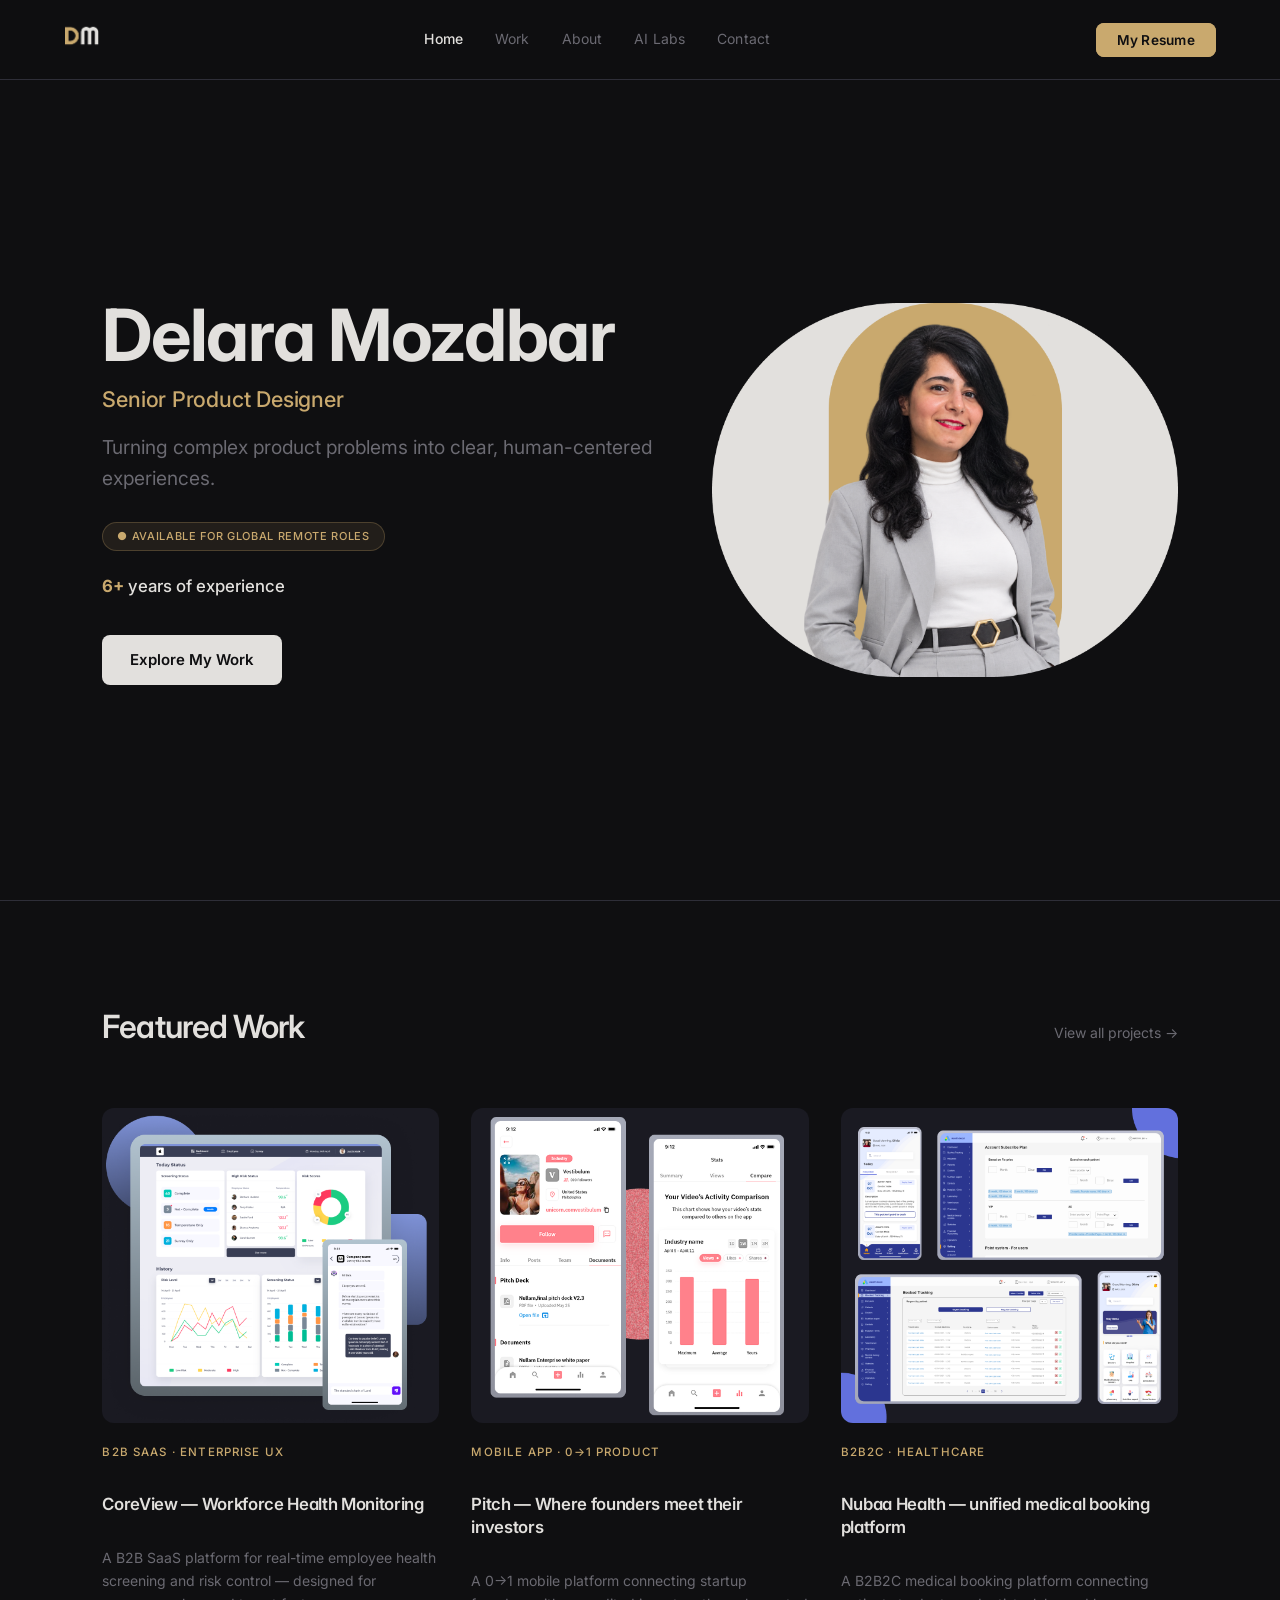
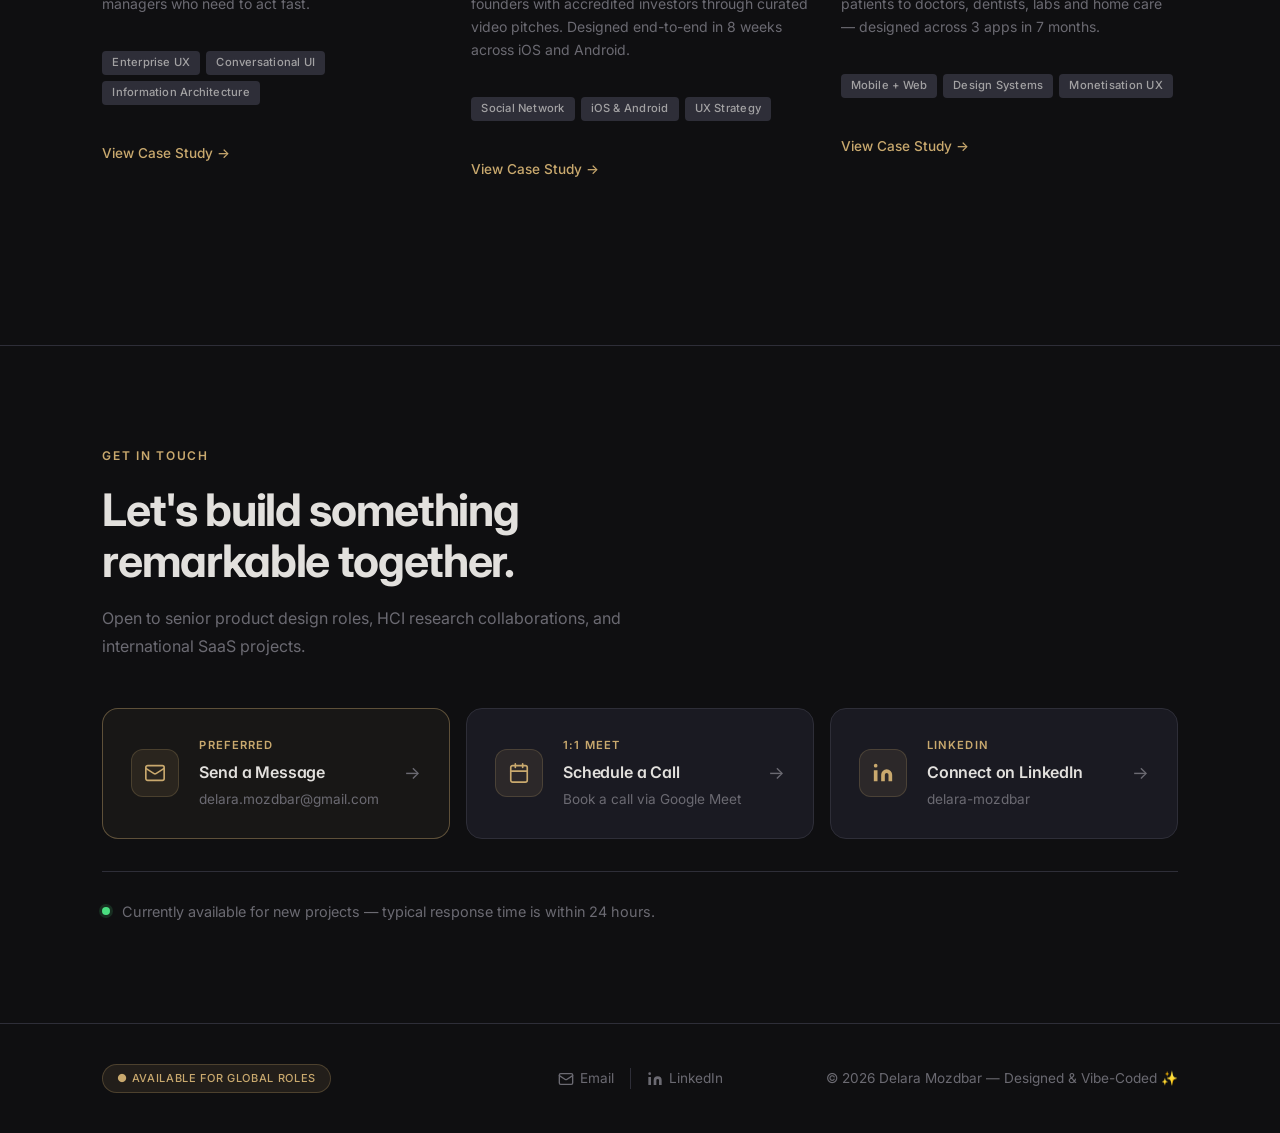
==== commit 30cab832: "upadte" ====
--- a/index.html
+++ b/index.html
@@ -170,7 +170,7 @@
             <div class="ct-card-body">
               <span class="ct-card-label">1:1 meet</span>
               <h3 class="ct-card-title">Schedule a Call</h3>
-              <p class="ct-card-desc">Book a 30-min video call via Google Meet.</p>
+              <p class="ct-card-desc">Book a call via Google Meet</p>
             </div>
             <span class="ct-card-arrow">&rarr;</span>
           </a>
@@ -183,18 +183,6 @@
               <span class="ct-card-label">LinkedIn</span>
               <h3 class="ct-card-title">Connect on LinkedIn</h3>
               <p class="ct-card-desc">delara-mozdbar</p>
-            </div>
-            <span class="ct-card-arrow">&rarr;</span>
-          </a>
-
-          <a href="tel:+989307193837" class="ct-card">
-            <div class="ct-card-icon">
-              <svg width="22" height="22" viewBox="0 0 24 24" fill="none" stroke="currentColor" stroke-width="1.8" stroke-linecap="round" stroke-linejoin="round"><path d="M22 16.92v3a2 2 0 0 1-2.18 2 19.79 19.79 0 0 1-8.63-3.07A19.5 19.5 0 0 1 4.69 12 19.79 19.79 0 0 1 1.61 3.4 2 2 0 0 1 3.6 1.22h3a2 2 0 0 1 2 1.72c.127.96.361 1.903.7 2.81a2 2 0 0 1-.45 2.11L7.91 8.77a16 16 0 0 0 6.29 6.29l.95-.95a2 2 0 0 1 2.11-.45c.907.339 1.85.573 2.81.7A2 2 0 0 1 22 16.92z"/></svg>
-            </div>
-            <div class="ct-card-body">
-              <span class="ct-card-label">WhatsApp / Telegram</span>
-              <h3 class="ct-card-title">Chat Directly</h3>
-              <p class="ct-card-desc">+98 930 719 3837</p>
             </div>
             <span class="ct-card-arrow">&rarr;</span>
           </a>
--- a/css/style.css
+++ b/css/style.css
@@ -2184,7 +2184,7 @@
 /* CHANNELS GRID */
 .ct-channels {
   display: grid;
-  grid-template-columns: 1fr 1fr;
+  grid-template-columns: repeat(3, 1fr);
   gap: 16px;
   padding-bottom: 80px;
 }
@@ -2302,11 +2302,13 @@
 }
 
 /* RESPONSIVE */
-@media (max-width: 700px) {
+@media (max-width: 900px) {
   .ct-channels {
     grid-template-columns: 1fr;
   }
-
+}
+
+@media (max-width: 700px) {
   .ct-hero {
     padding: 60px 0 48px;
   }
@@ -2348,16 +2350,18 @@
 
 .idx-contact-grid {
   display: grid;
-  grid-template-columns: 1fr 1fr;
+  grid-template-columns: repeat(3, 1fr);
   gap: 16px;
   margin-bottom: 32px;
 }
 
-@media (max-width: 700px) {
+@media (max-width: 900px) {
   .idx-contact-grid {
     grid-template-columns: 1fr;
   }
-
+}
+
+@media (max-width: 700px) {
   .idx-contact {
     padding: 64px 5%;
   }
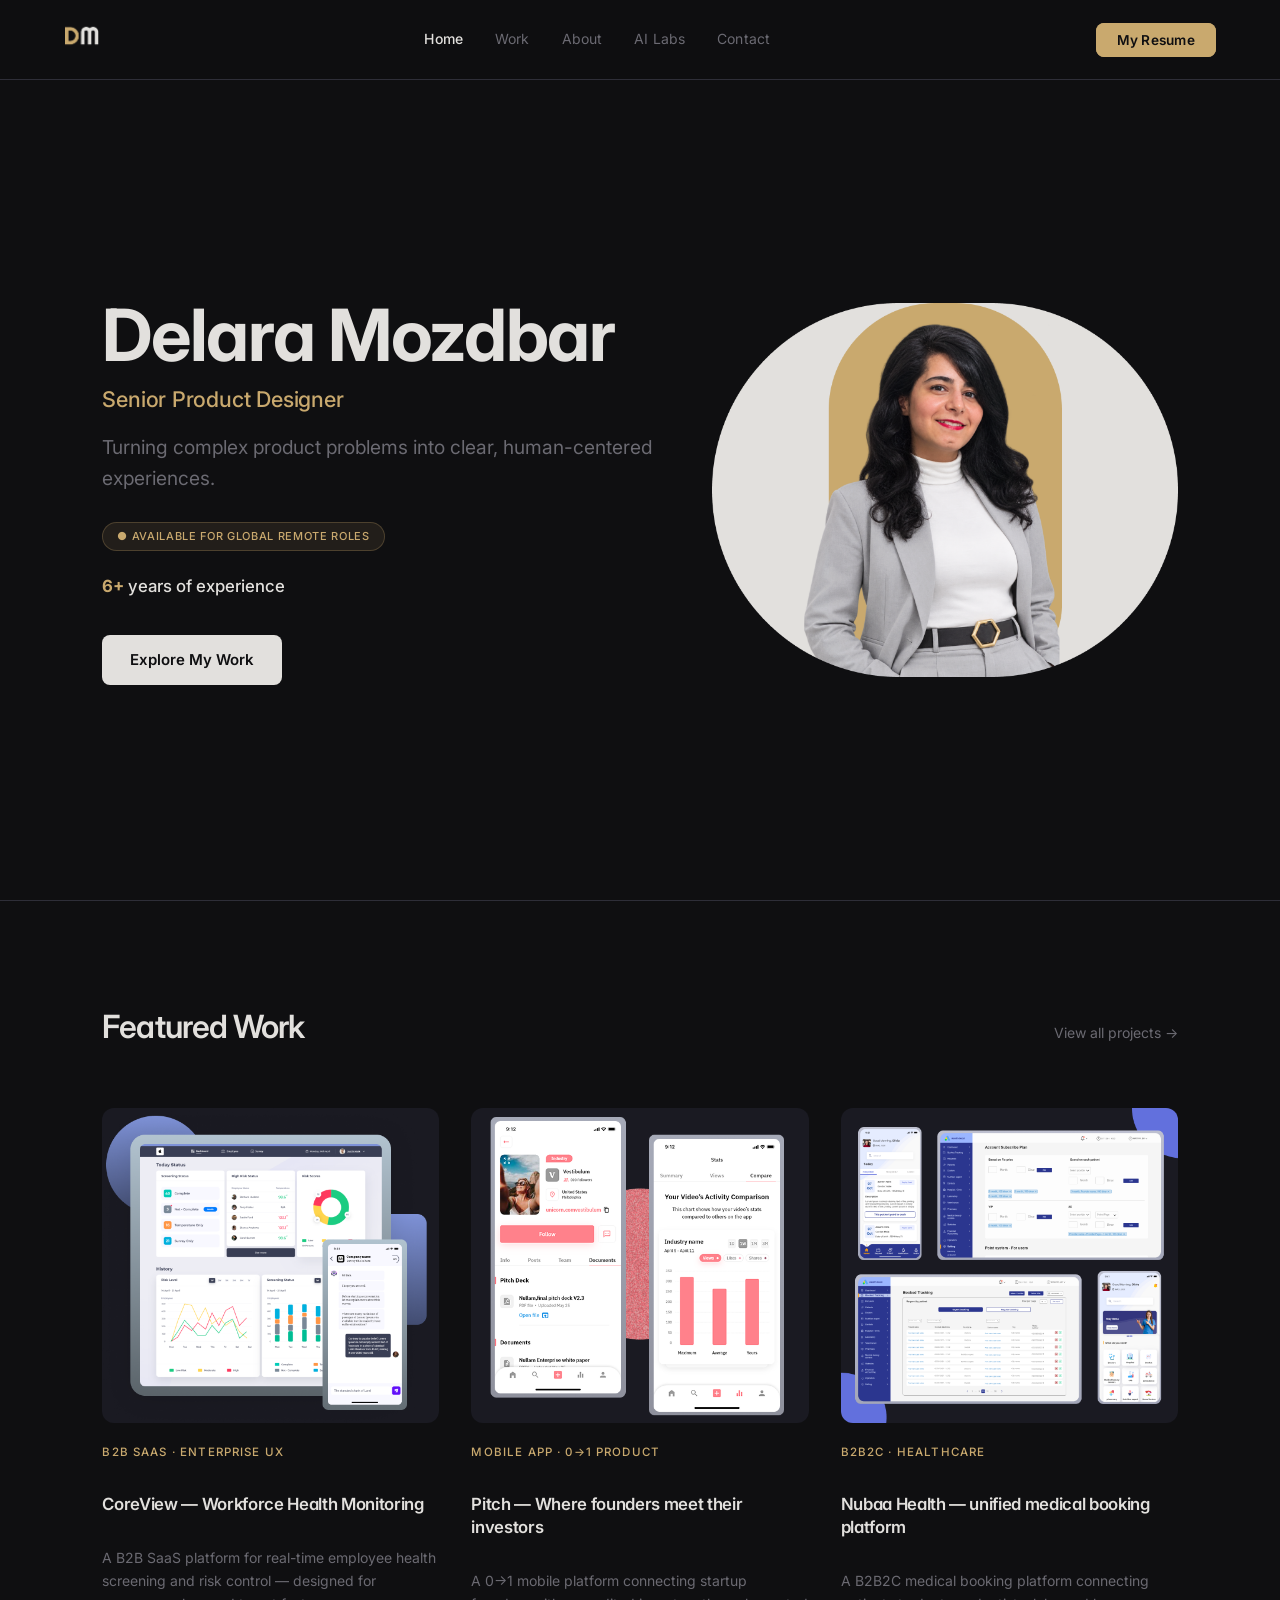
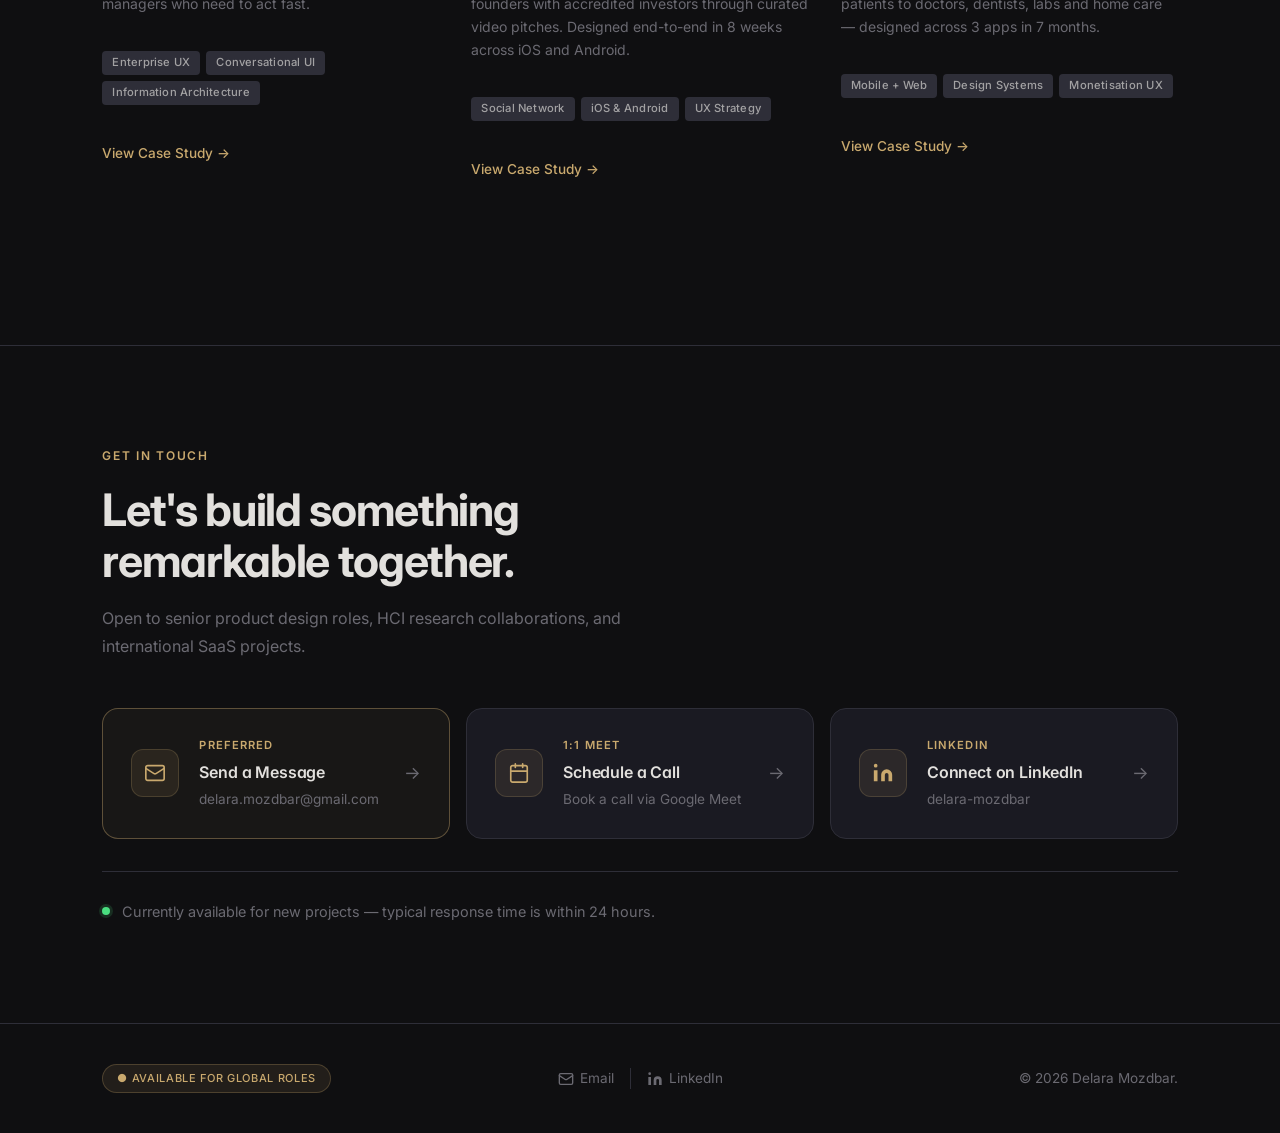
==== commit 78267398: "update" ====
--- a/index.html
+++ b/index.html
@@ -219,7 +219,7 @@
             </div>
         </div>
         <div class="footer-col">
-            <span class="footer-copy">&copy; 2026 Delara Mozdbar &mdash; Designed &amp; Vibe-Coded &#10024;</span>
+            <span class="footer-copy">&copy; 2026 Delara Mozdbar.</span>
         </div>
     </div>
 </footer>
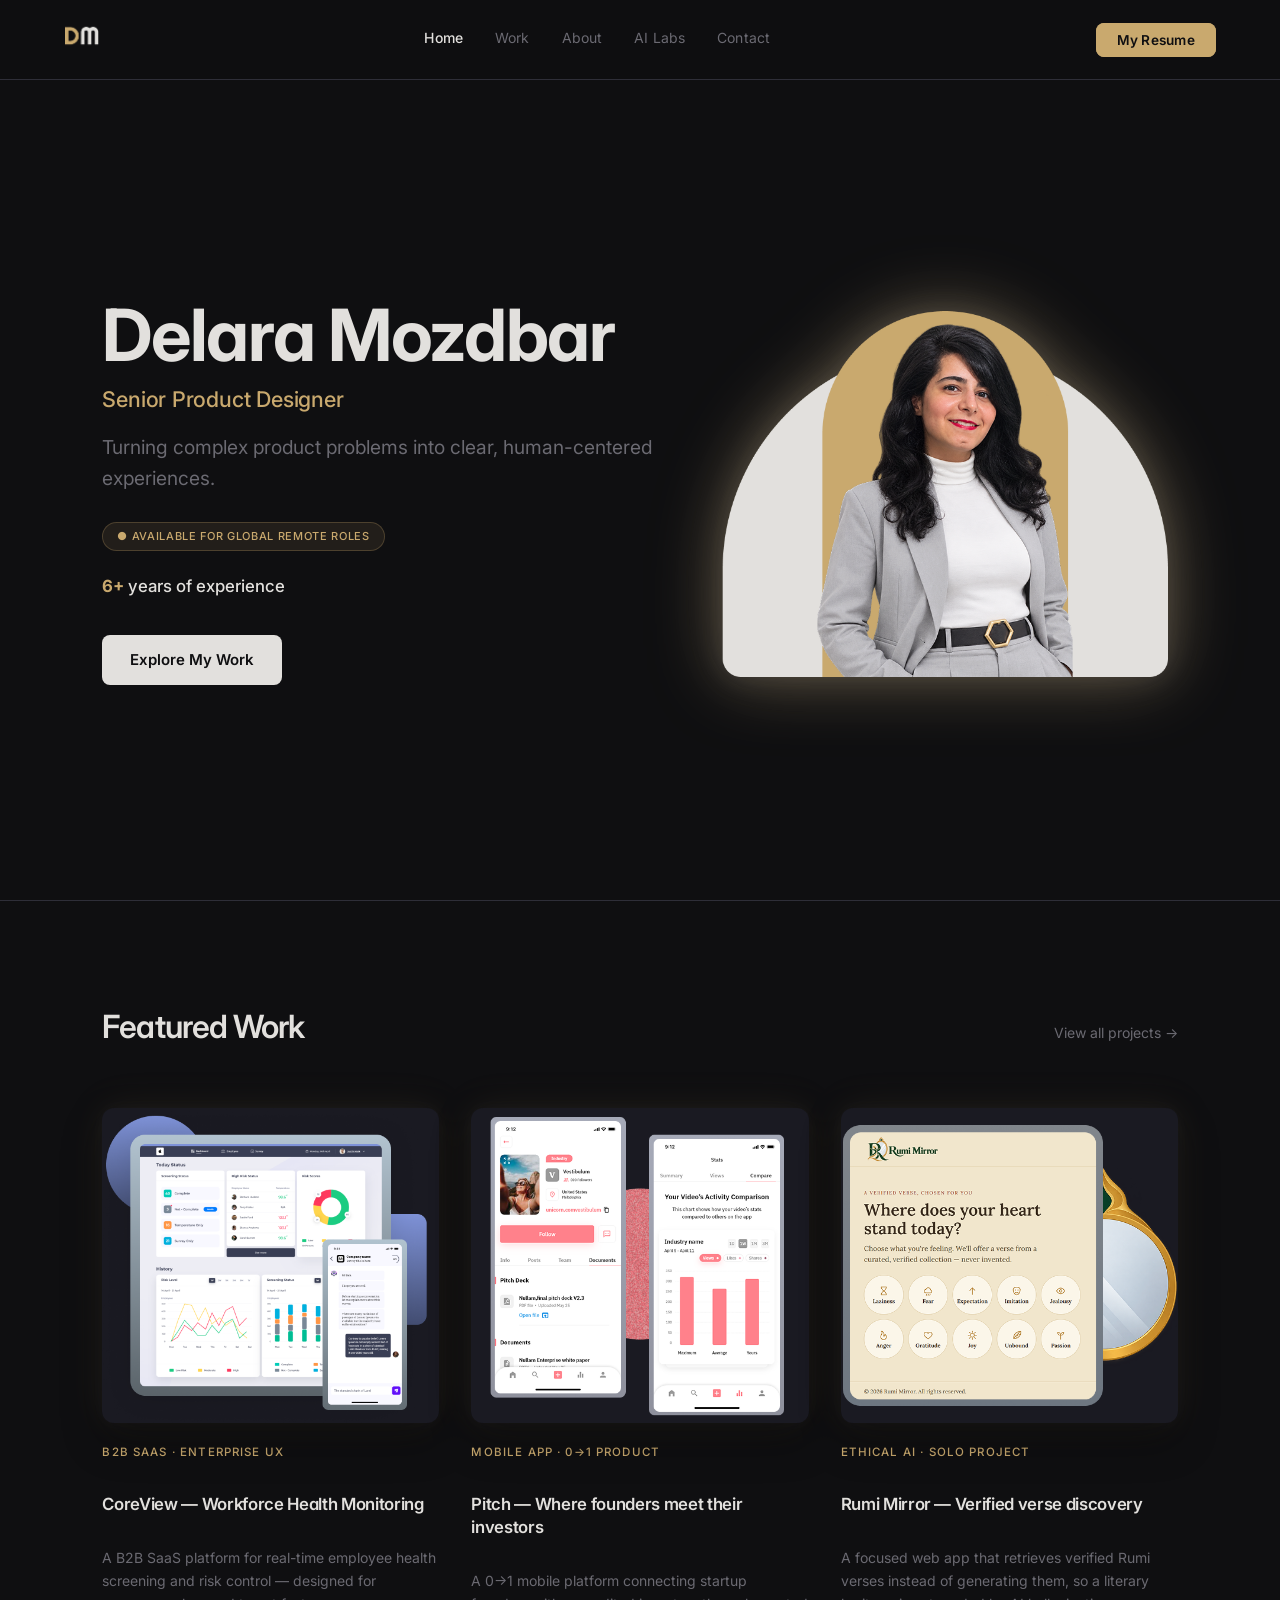
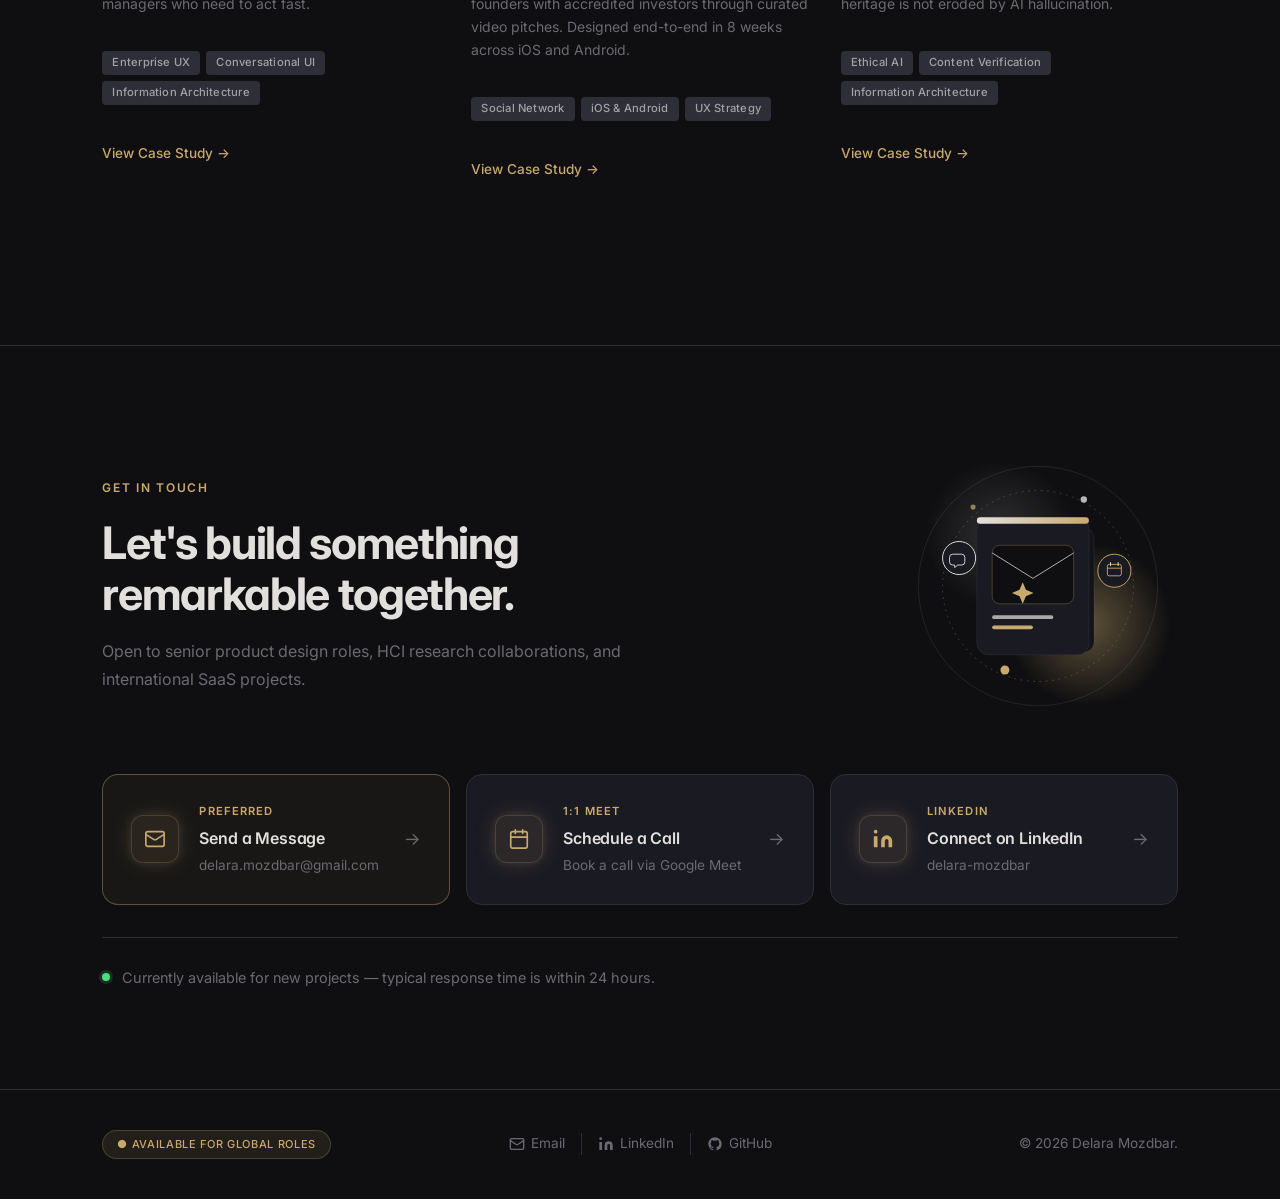
==== commit 91786fe0: "UP" ====
--- a/index.html
+++ b/index.html
@@ -10,6 +10,7 @@
     <link href="https://fonts.googleapis.com/css2?family=Inter:ital,opsz,wght@0,14..32,100..900;1,14..32,100..900&display=swap" rel="stylesheet">
     <link rel="stylesheet" href="css/style.css">
     <link rel="stylesheet" href="css/layout.css">
+    <link rel="stylesheet" href="css/motion.css">
 </head>
 
 <body>
@@ -39,7 +40,7 @@
 
       <!-- Resume Button -->
       <div class="nav-right">
-        <a href="Delara_Mozdbar_Product_Designer.pdf" class="resume-btn" download>My Resume</a>
+        <a href="files/Delara_Mozdbar_Product_Designer.pdf" class="resume-btn" download>My Resume</a>
       </div>
 
     </div>
@@ -59,7 +60,7 @@
             <a href="#featured-work" class="key-btn">Explore My Work</a>
         </div>
         <div class="hero-image">
-            <img src="images/Hero-Imge.png" alt="Delara Mozdbar Profile">
+            <img src="images/Hero.png" alt="Delara Mozdbar">
         </div>
     </section>
 
@@ -113,23 +114,23 @@
             <a href="pitch.html" class="showcase-link">View Case Study &rarr;</a>
           </article>
 
-          <!-- Nubaa Health -->
-          <article class="showcase-card">
+          <!-- Rumi Mirror -->
+          <article class="showcase-card showcase-card--lead">
             <div class="showcase-img-wrap">
-              <img src="images/Nubaa/Nubaa-Intro.png" alt="Nubaa Health Mobile App">
+              <img src="images/Rumi/RumiMirror-Intro.png" alt="Rumi Mirror introduction, the category home beside an ornate mirror">
             </div>
             <div class="showcase-meta">
-              <span class="showcase-tag">B2B2C · Healthcare</span>
+              <span class="showcase-tag">Ethical AI · Solo Project</span>
               
             </div>
-            <h3 class="showcase-title">Nubaa Health &mdash; unified medical booking platform</h3>
-            <p class="showcase-desc">A B2B2C medical booking platform connecting patients to doctors, dentists, labs and home care &mdash; designed across 3 apps in 7 months.</p>
+            <h3 class="showcase-title">Rumi Mirror &mdash; Verified verse discovery</h3>
+            <p class="showcase-desc">A focused web app that retrieves verified Rumi verses instead of generating them, so a literary heritage is not eroded by AI hallucination.</p>
             <div class="showcase-tags">
-              <span>Mobile + Web</span>
-              <span>Design Systems</span>
-              <span>Monetisation UX</span>
-            </div>
-            <a href="nubaa.html" class="showcase-link">View Case Study &rarr;</a>
+              <span>Ethical AI</span>
+              <span>Content Verification</span>
+              <span>Information Architecture</span>
+            </div>
+            <a href="rumi-mirror.html" class="showcase-link">View Case Study &rarr;</a>
           </article>
 
         </div>
@@ -144,9 +145,50 @@
       <div class="idx-contact-inner">
 
         <div class="idx-contact-header">
-          <p class="ct-label">Get in touch</p>
-          <h2 class="idx-contact-title">Let's build something<br>remarkable together.</h2>
-          <p class="idx-contact-sub">Open to senior product design roles, HCI research collaborations, and international SaaS projects.</p>
+          <div class="idx-contact-copy">
+            <p class="ct-label">Get in touch</p>
+            <h2 class="idx-contact-title">Let's build something<br>remarkable together.</h2>
+            <p class="idx-contact-sub">Open to senior product design roles, HCI research collaborations, and international SaaS projects.</p>
+          </div>
+          <div class="ct-hero-visual" aria-hidden="true">
+            <svg viewBox="0 0 440 440" fill="none" xmlns="http://www.w3.org/2000/svg">
+                <defs>
+                    <radialGradient id="idxGlowGold" cx="50%" cy="50%" r="50%">
+                        <stop offset="0%" stop-color="#c9a96e" stop-opacity="0.42"/>
+                        <stop offset="100%" stop-color="#c9a96e" stop-opacity="0"/>
+                    </radialGradient>
+                    <radialGradient id="idxGlowLight" cx="50%" cy="50%" r="50%">
+                        <stop offset="0%" stop-color="#e2e0dd" stop-opacity="0.16"/>
+                        <stop offset="100%" stop-color="#e2e0dd" stop-opacity="0"/>
+                    </radialGradient>
+                    <linearGradient id="idxCardTop" x1="124" y1="112" x2="300" y2="122" gradientUnits="userSpaceOnUse">
+                        <stop offset="0%" stop-color="#e2e0dd"/>
+                        <stop offset="100%" stop-color="#c9a96e"/>
+                    </linearGradient>
+                </defs>
+                <circle cx="160" cy="140" r="120" fill="url(#idxGlowLight)"/>
+                <circle cx="300" cy="280" r="130" fill="url(#idxGlowGold)"/>
+                <circle cx="220" cy="220" r="188" stroke="rgba(226,224,221,0.16)" stroke-width="1"/>
+                <circle cx="220" cy="220" r="150" stroke="rgba(201,169,110,0.45)" stroke-width="1" stroke-dasharray="3 7"/>
+                <rect x="148" y="128" width="160" height="196" rx="16" fill="#141418" stroke="rgba(226,224,221,0.12)"/>
+                <rect x="124" y="112" width="176" height="216" rx="18" fill="#1a1a22" stroke="#2e2e38"/>
+                <rect x="124" y="112" width="176" height="10" rx="5" fill="url(#idxCardTop)"/>
+                <rect x="148" y="156" width="128" height="92" rx="12" fill="#0f0f11" stroke="rgba(201,169,110,0.45)"/>
+                <path d="M148 168 L212 208 L276 168" stroke="#e2e0dd" stroke-width="1.4" stroke-linejoin="round" opacity="0.85"/>
+                <path d="M196 214l5 12 12 5-12 5-5 12-5-12-12-5 12-5 5-12z" fill="#c9a96e"/>
+                <rect x="148" y="266" width="96" height="6" rx="3" fill="#e2e0dd" opacity="0.72"/>
+                <rect x="148" y="282" width="64" height="6" rx="3" fill="#c9a96e"/>
+                <circle cx="96" cy="176" r="26" fill="#1a1a22" stroke="#e2e0dd" stroke-width="1.5"/>
+                <path d="M86 170h14a5 5 0 0 1 5 5v7a5 5 0 0 1-5 5h-6l-5 4v-4h-3a5 5 0 0 1-5-5v-7a5 5 0 0 1 5-5z" stroke="#e2e0dd" stroke-width="1.4" stroke-linejoin="round"/>
+                <circle cx="340" cy="196" r="26" fill="#1a1a22" stroke="#c9a96e" stroke-width="1.5"/>
+                <rect x="329" y="186" width="22" height="18" rx="3" stroke="#c9a96e" stroke-width="1.4"/>
+                <path d="M329 192h22" stroke="#c9a96e" stroke-width="1.4"/>
+                <path d="M334 183v5M346 183v5" stroke="#e2e0dd" stroke-width="1.4" stroke-linecap="round"/>
+                <circle cx="168" cy="352" r="7" fill="#c9a96e"/>
+                <circle cx="292" cy="84" r="5" fill="#e2e0dd" opacity="0.8"/>
+                <circle cx="118" cy="96" r="4" fill="#c9a96e" opacity="0.7"/>
+            </svg>
+          </div>
         </div>
 
         <div class="idx-contact-grid">
@@ -216,6 +258,10 @@
                     <svg width="16" height="16" viewBox="0 0 24 24" fill="currentColor" aria-hidden="true"><path d="M16 8a6 6 0 0 1 6 6v7h-4v-7a2 2 0 0 0-2-2 2 2 0 0 0-2 2v7h-4v-7a6 6 0 0 1 6-6z"/><rect x="2" y="9" width="4" height="12"/><circle cx="4" cy="4" r="2"/></svg>
                     LinkedIn
                 </a>
+                <a href="https://github.com/Delara-Mozdbar" target="_blank" rel="noopener noreferrer">
+                    <svg width="16" height="16" viewBox="0 0 24 24" fill="currentColor" aria-hidden="true"><path d="M12 2C6.477 2 2 6.484 2 12.017c0 4.425 2.865 8.18 6.839 9.504.5.092.682-.217.682-.483 0-.237-.008-.868-.013-1.703-2.782.605-3.369-1.343-3.369-1.343-.454-1.158-1.11-1.466-1.11-1.466-.908-.62.069-.608.069-.608 1.003.07 1.531 1.032 1.531 1.032.892 1.53 2.341 1.088 2.91.832.092-.647.35-1.088.636-1.338-2.22-.253-4.555-1.113-4.555-4.951 0-1.093.39-1.988 1.029-2.688-.103-.253-.446-1.272.098-2.65 0 0 .84-.27 2.75 1.026A9.564 9.564 0 0 1 12 6.844a9.56 9.56 0 0 1 2.504.337c1.909-1.296 2.747-1.027 2.747-1.027.546 1.379.202 2.398.1 2.651.64.7 1.028 1.595 1.028 2.688 0 3.848-2.339 4.695-4.566 4.943.359.309.678.92.678 1.855 0 1.338-.012 2.419-.012 2.747 0 .268.18.58.688.482A10.02 10.02 0 0 0 22 12.017C22 6.484 17.522 2 12 2z"/></svg>
+                    GitHub
+                </a>
             </div>
         </div>
         <div class="footer-col">
@@ -224,6 +270,7 @@
     </div>
 </footer>
 
+<script src="js/motion.js"></script>
 </body>
 </html>
 
--- a/css/style.css
+++ b/css/style.css
@@ -151,6 +151,24 @@
   display: flex;
   justify-content: center;
   align-items: center;
+  position: relative;
+}
+
+.hero-image::before,
+.about-hero-photo::before {
+  content: "";
+  position: absolute;
+  width: 72%;
+  height: 72%;
+  left: 14%;
+  top: 16%;
+  border-radius: 50%;
+  background:
+    radial-gradient(circle at 32% 32%, rgba(226, 224, 221, 0.22), transparent 48%),
+    radial-gradient(circle at 68% 64%, rgba(201, 169, 110, 0.4), transparent 60%);
+  filter: blur(8px);
+  pointer-events: none;
+  z-index: 0;
 }
 
 .hero-image img {
@@ -158,6 +176,9 @@
   max-width: 460px;
   height: auto;
   object-fit: contain;
+  position: relative;
+  z-index: 1;
+  filter: drop-shadow(0 0 36px rgba(201, 169, 110, 0.38)) drop-shadow(0 0 14px rgba(226, 224, 221, 0.16));
 }
 
 @media (min-width: 1200px) {
@@ -425,6 +446,7 @@
   border-radius: 12px;
   overflow: hidden;
   background: #1a1a22;
+  box-shadow: 0 18px 40px rgba(0, 0, 0, 0.32), 0 0 42px rgba(201, 169, 110, 0.1), 0 0 18px rgba(226, 224, 221, 0.04);
 }
 
 .showcase-img-wrap img {
@@ -496,6 +518,7 @@
 
 @media (max-width: 900px) {
   .showcase-grid { grid-template-columns: 1fr; gap: 48px; }
+  .showcase-card--lead { order: -1; }
   .featured-work-header { flex-direction: column; gap: 12px; }
   .featured-work { padding: 64px 5%; }
 }
@@ -526,12 +549,19 @@
   padding: 80px 0;
 }
 
+.about-hero-photo {
+  position: relative;
+  width: 240px;
+}
+
 .about-hero-photo img {
   width: 240px;
-  height: 240px;
-  border-radius: 50%;
-  object-fit: cover;
-  border: 2px solid var(--accent);
+  height: auto;
+  display: block;
+  object-fit: contain;
+  position: relative;
+  z-index: 1;
+  filter: drop-shadow(0 0 28px rgba(201, 169, 110, 0.28));
 }
 
 .about-title {
@@ -1444,6 +1474,9 @@
 }
 
 .interest-pill {
+  display: inline-flex;
+  align-items: center;
+  gap: 8px;
   font-size: 0.85rem;
   font-weight: 500;
   color: var(--text-main);
@@ -1451,12 +1484,19 @@
   border: 1px solid var(--elevated);
   border-radius: 20px;
   padding: 8px 18px;
-  transition: border-color 0.25s, color 0.25s;
+  transition: border-color 0.25s, color 0.25s, box-shadow 0.25s;
+  box-shadow: 0 8px 22px rgba(0, 0, 0, 0.16);
+}
+
+.interest-pill svg {
+  color: var(--accent);
+  flex-shrink: 0;
 }
 
 .interest-pill:hover {
   border-color: var(--accent);
   color: var(--text-main);
+  box-shadow: 0 10px 28px rgba(201, 169, 110, 0.16), 0 0 16px rgba(226, 224, 221, 0.05);
 }
 
 /* ABOUT CTA */
@@ -1489,11 +1529,13 @@
   .about-hero-photo {
     display: flex;
     justify-content: center;
+    width: 180px;
+    margin: 0 auto;
   }
 
   .about-hero-photo img {
     width: 180px;
-    height: 180px;
+    height: auto;
   }
 
   .tl-nav {
@@ -1567,8 +1609,28 @@
    AI LABS — HERO
 ========================= */
 .labs-hero {
-  padding: 100px 0 80px;
+  display: grid;
+  grid-template-columns: minmax(0, 1.15fr) minmax(220px, 0.85fr);
+  gap: 32px;
+  align-items: center;
+  padding: 72px 0 56px;
+}
+
+.labs-hero-copy {
   max-width: 760px;
+}
+
+.labs-hero-visual {
+  display: flex;
+  align-items: center;
+  justify-content: flex-end;
+}
+
+.labs-hero-visual svg,
+.labs-hero-visual img {
+  width: min(100%, 380px);
+  height: auto;
+  display: block;
 }
 
 .labs-badge {
@@ -2120,7 +2182,18 @@
 }
 
 @media (max-width: 900px) {
-  .labs-hero { padding: 60px 0 50px; }
+  .labs-hero {
+    grid-template-columns: 1fr;
+    padding: 60px 0 50px;
+  }
+
+  .labs-hero-visual {
+    display: flex;
+    justify-content: center;
+    order: -1;
+  }
+
+  .labs-hero-visual img { width: min(100%, 260px); }
 
   .labs-grid {
     grid-template-columns: 1fr;
@@ -2138,6 +2211,348 @@
 @media (max-width: 500px) {
   .labs-method-grid { grid-template-columns: 1fr; }
   .labs-grid { max-width: 100%; }
+}
+
+/* =========================
+   AI LABS — FULL-STACK BUILDS
+========================= */
+.labs-builds {
+  padding: 80px 0 24px;
+}
+
+.labs-builds .labs-section-header {
+  margin-bottom: 28px;
+}
+
+.labs-cert-line {
+  margin: 12px 0 0;
+  max-width: 640px;
+  font-size: 0.8rem;
+  line-height: 1.5;
+  color: var(--text-sec);
+}
+
+.labs-cert-link {
+  margin-left: 8px;
+  padding: 0;
+  border: none;
+  background: none;
+  color: var(--accent);
+  font: inherit;
+  font-size: 0.8rem;
+  cursor: pointer;
+  text-decoration: underline;
+  text-underline-offset: 3px;
+}
+
+.labs-cert-link:hover {
+  color: #d4b87e;
+}
+
+.labs-cert-modal {
+  width: 100vw;
+  height: 100vh;
+  max-width: none;
+  max-height: none;
+  margin: 0;
+  padding: 64px 24px 24px;
+  border: none;
+  background: rgba(15, 15, 17, 0.94);
+  box-sizing: border-box;
+  overflow: hidden;
+}
+
+.labs-cert-modal::backdrop {
+  background: rgba(15, 15, 17, 0.72);
+}
+
+.labs-cert-modal[open] {
+  display: flex;
+  align-items: center;
+  justify-content: center;
+}
+
+.labs-cert-modal img {
+  max-width: min(1280px, 94vw);
+  max-height: calc(100vh - 88px);
+  width: auto;
+  height: auto;
+  object-fit: contain;
+  border-radius: 8px;
+  background: #fff;
+  box-shadow: 0 24px 80px rgba(0, 0, 0, 0.45), 0 0 48px rgba(201, 169, 110, 0.2);
+}
+
+.labs-cert-close {
+  position: fixed;
+  top: 18px;
+  right: 18px;
+  width: 44px;
+  height: 44px;
+  border-radius: 50%;
+  border: 1px solid rgba(226, 224, 221, 0.35);
+  background: #1a1a22;
+  color: #e2e0dd;
+  font-size: 1.7rem;
+  line-height: 1;
+  cursor: pointer;
+}
+
+.labs-cert-close:hover {
+  background: #c9a96e;
+  border-color: #c9a96e;
+  color: #0f0f11;
+}
+
+.labs-method-note {
+  font-size: 0.9rem;
+  color: var(--text-sec);
+  line-height: 1.6;
+  max-width: 640px;
+  margin: -4px 0 28px;
+}
+
+.labs-progress {
+  display: flex;
+  flex-wrap: wrap;
+  align-items: center;
+  gap: 8px 0;
+  list-style: none;
+  margin: 0 0 8px;
+  padding: 0;
+  font-size: 0.75rem;
+  letter-spacing: 0.04em;
+  color: var(--text-sec);
+}
+
+.labs-progress li + li::before {
+  content: "\2192";
+  margin: 0 10px;
+  color: var(--text-sec);
+  font-weight: 400;
+}
+
+.labs-progress--row {
+  margin: 0 0 14px;
+}
+
+.labs-progress li.is-on {
+  color: var(--accent);
+  font-weight: 600;
+}
+
+.labs-build {
+  display: grid;
+  grid-template-columns: 1.15fr 1fr;
+  gap: 48px;
+  align-items: center;
+  padding: 56px 0;
+  border-top: 1px solid #2e2e38;
+}
+
+.labs-build--reverse {
+  grid-template-columns: 1fr 1.15fr;
+}
+
+.labs-build--reverse .labs-build-shot { order: 2; }
+.labs-build--reverse .labs-build-copy { order: 1; }
+
+.labs-build-shot {
+  background: var(--card-bg);
+  border: 1px solid var(--elevated);
+  border-radius: 16px;
+  overflow: hidden;
+  min-height: 220px;
+  display: flex;
+  align-items: center;
+  justify-content: center;
+  box-shadow: 0 18px 40px rgba(0, 0, 0, 0.32), 0 0 42px rgba(201, 169, 110, 0.1), 0 0 18px rgba(226, 224, 221, 0.04);
+}
+
+.labs-build-shot img {
+  width: 100%;
+  height: auto;
+  display: block;
+}
+
+.labs-build-placeholder {
+  margin: 0;
+  padding: 48px 24px;
+  color: var(--text-main);
+  font-size: 1.05rem;
+  font-weight: 600;
+  text-align: center;
+}
+
+.labs-build-title {
+  font-size: clamp(1.4rem, 2vw, 1.8rem);
+  font-weight: 600;
+  letter-spacing: -0.02em;
+  margin-bottom: 4px;
+}
+
+.labs-build-date {
+  margin: 0 0 12px;
+  font-size: 0.8rem;
+  font-weight: 500;
+  letter-spacing: 0.02em;
+  color: var(--accent);
+}
+
+.labs-build-desc {
+  font-size: 0.95rem;
+  color: var(--text-sec);
+  line-height: 1.7;
+  margin-bottom: 16px;
+}
+
+.labs-build-features {
+  list-style: none;
+  margin: 0 0 20px;
+  padding: 0;
+}
+
+.labs-build-features li {
+  position: relative;
+  padding-left: 14px;
+  margin-bottom: 8px;
+  font-size: 0.88rem;
+  color: var(--text-sec);
+  line-height: 1.6;
+}
+
+.labs-build-features li::before {
+  content: "";
+  position: absolute;
+  left: 0;
+  top: 0.55em;
+  width: 5px;
+  height: 5px;
+  border-radius: 50%;
+  background: var(--accent);
+}
+
+.labs-build-copy .labs-card-tags {
+  margin-bottom: 22px;
+}
+
+.labs-build-actions {
+  display: flex;
+  flex-wrap: wrap;
+  gap: 10px;
+}
+
+.labs-build-btn {
+  display: inline-flex;
+  align-items: center;
+  gap: 8px;
+  padding: 10px 18px;
+  border-radius: 8px;
+  font-size: 0.85rem;
+  font-weight: 600;
+  background: var(--accent);
+  color: #0f0f11;
+  border: 1px solid var(--accent);
+}
+
+.labs-build-btn:hover {
+  background: #d4b87e;
+  border-color: #d4b87e;
+  color: #0f0f11;
+}
+
+/* =========================
+   AI LABS — SECTION SWITCH
+========================= */
+.labs-switch-bar {
+  position: sticky;
+  top: var(--nav-h);
+  z-index: 20;
+  display: flex;
+  flex-wrap: wrap;
+  gap: 8px;
+  width: 100%;
+  margin: 0 0 4px;
+  padding: 12px 0 8px;
+  background: var(--bg);
+  scroll-margin-top: var(--nav-h);
+}
+
+.labs-tab {
+  position: relative;
+  display: inline-flex;
+  align-items: center;
+  padding: 8px 14px;
+  border-radius: 8px;
+  border: 1px solid var(--elevated);
+  background: var(--card-bg);
+  cursor: pointer;
+  transition: border-color 0.2s ease, background 0.2s ease;
+}
+
+.labs-tab input {
+  position: absolute;
+  opacity: 0;
+  width: 1px;
+  height: 1px;
+  margin: 0;
+}
+
+.labs-tab-title {
+  font-size: 0.85rem;
+  font-weight: 600;
+  letter-spacing: -0.01em;
+  color: var(--text-main);
+  line-height: 1.2;
+  white-space: nowrap;
+}
+
+.labs-tab:hover {
+  border-color: rgba(201, 169, 110, 0.4);
+}
+
+.labs-tab:has(input:checked) {
+  border-color: var(--accent);
+  background: rgba(201, 169, 110, 0.08);
+}
+
+.labs-tab:has(input:checked) .labs-tab-title {
+  color: var(--accent);
+}
+
+.labs-tab:has(input:focus-visible) {
+  outline: 2px solid var(--accent);
+  outline-offset: 3px;
+}
+
+.labs-switch:has(input[value="builds"]:checked) .labs-panel--experiments,
+.labs-switch:has(input[value="experiments"]:checked) .labs-panel--builds {
+  display: none;
+}
+
+.labs-switch .labs-builds,
+.labs-switch .labs-grid-section {
+  padding-top: 20px;
+}
+
+@media (max-width: 900px) {
+  .labs-builds { padding: 60px 0 12px; }
+
+  .labs-build,
+  .labs-build--reverse {
+    grid-template-columns: 1fr;
+    gap: 24px;
+    padding: 40px 0;
+  }
+
+  .labs-build--reverse .labs-build-shot,
+  .labs-build--reverse .labs-build-copy {
+    order: unset;
+  }
+
+  .labs-build-shot { order: -1; }
+
+  .labs-tab { padding: 8px 12px; }
 }
 
 /* =========================
@@ -2150,10 +2565,24 @@
 }
 
 .ct-hero {
-  padding: 100px 0 72px;
-  display: flex;
-  flex-direction: column;
-  align-items: flex-start;
+  display: grid;
+  grid-template-columns: minmax(0, 1.15fr) minmax(220px, 0.85fr);
+  gap: 32px;
+  align-items: center;
+  padding: 80px 0 64px;
+}
+
+.ct-hero-visual {
+  display: flex;
+  align-items: center;
+  justify-content: flex-end;
+}
+
+.ct-hero-visual svg,
+.ct-hero-visual img {
+  width: min(100%, 380px);
+  height: auto;
+  display: block;
 }
 
 .ct-label {
@@ -2230,6 +2659,7 @@
   justify-content: center;
   color: var(--accent);
   flex-shrink: 0;
+  box-shadow: 0 0 22px rgba(201, 169, 110, 0.2), 0 0 8px rgba(226, 224, 221, 0.08);
 }
 
 .ct-card-body {
@@ -2303,14 +2733,21 @@
 
 /* RESPONSIVE */
 @media (max-width: 900px) {
+  .ct-hero {
+    grid-template-columns: 1fr;
+    padding: 60px 0 48px;
+  }
+
+  .ct-hero-visual {
+    display: flex;
+    justify-content: center;
+    order: -1;
+  }
+
+  .ct-hero-visual img { width: min(100%, 260px); }
+
   .ct-channels {
     grid-template-columns: 1fr;
-  }
-}
-
-@media (max-width: 700px) {
-  .ct-hero {
-    padding: 60px 0 48px;
   }
 }
 
@@ -2328,7 +2765,15 @@
 }
 
 .idx-contact-header {
+  display: grid;
+  grid-template-columns: minmax(0, 1.2fr) minmax(180px, 0.7fr);
+  align-items: center;
+  gap: 24px;
   margin-bottom: 48px;
+}
+
+.idx-contact-header .ct-hero-visual svg {
+  width: min(100%, 280px);
 }
 
 .idx-contact-title {
@@ -2356,6 +2801,12 @@
 }
 
 @media (max-width: 900px) {
+  .idx-contact-header {
+    grid-template-columns: 1fr;
+  }
+
+  .idx-contact-header .ct-hero-visual { display: none; }
+
   .idx-contact-grid {
     grid-template-columns: 1fr;
   }
--- a/css/motion.css
+++ b/css/motion.css
@@ -0,0 +1,117 @@
+/* Soft motion shared by every page. Stays inside the gold / warm gray palette. */
+
+@media (prefers-reduced-motion: reduce) {
+  html { scroll-behavior: auto; }
+}
+
+@media (prefers-reduced-motion: no-preference) {
+  @keyframes soft-rise {
+    from {
+      opacity: 0;
+      transform: translateY(14px);
+    }
+    to {
+      opacity: 1;
+      transform: none;
+    }
+  }
+
+  @keyframes soft-float {
+    0%, 100% { transform: translateY(0); }
+    50% { transform: translateY(-8px); }
+  }
+
+  .hero-content,
+  .hero-image,
+  .about-hero-photo,
+  .about-hero-content,
+  .labs-hero-copy,
+  .labs-hero-visual,
+  .cs-hero,
+  .pitch-hero,
+  .nb-hero,
+  .rm-hero,
+  .ct-hero-copy,
+  .ct-hero-visual,
+  .work-intro {
+    animation: soft-rise 0.85s cubic-bezier(0.22, 1, 0.36, 1) both;
+  }
+
+  .hero-image,
+  .about-hero-content,
+  .labs-hero-visual,
+  .ct-hero-visual {
+    animation-delay: 0.12s;
+  }
+
+  .labs-hero-visual svg,
+  .labs-hero-visual img,
+  .ct-hero-visual svg,
+  .ct-hero-visual img {
+    animation: soft-float 7.5s ease-in-out 1s infinite;
+  }
+
+  html.motion .reveal {
+    opacity: 0;
+    transform: translateY(16px);
+    transition:
+      opacity 0.7s cubic-bezier(0.22, 1, 0.36, 1) var(--reveal-delay, 0ms),
+      transform 0.7s cubic-bezier(0.22, 1, 0.36, 1) var(--reveal-delay, 0ms);
+  }
+
+  html.motion .reveal.is-in {
+    opacity: 1;
+    transform: none;
+  }
+
+  .nav-link {
+    background-image: linear-gradient(currentColor, currentColor);
+    background-repeat: no-repeat;
+    background-position: 0 100%;
+    background-size: 0% 1px;
+    padding-bottom: 2px;
+    transition: color 0.25s ease, background-size 0.35s ease;
+  }
+
+  .nav-link:hover {
+    background-size: 100% 1px;
+  }
+
+  .resume-btn:hover,
+  .key-btn:hover,
+  .labs-build-btn:hover {
+    transform: translateY(-2px);
+    box-shadow: 0 10px 28px rgba(201, 169, 110, 0.22);
+  }
+
+  .labs-card {
+    transition: transform 0.35s ease, border-color 0.35s ease, box-shadow 0.35s ease;
+  }
+
+  .labs-card:hover {
+    box-shadow: 0 18px 44px rgba(0, 0, 0, 0.35);
+  }
+
+  .ct-card {
+    transition: border-color 0.25s ease, transform 0.25s ease, background 0.25s ease, box-shadow 0.25s ease;
+  }
+
+  .ct-card:hover {
+    box-shadow: 0 14px 36px rgba(0, 0, 0, 0.28);
+  }
+
+  .showcase-img-wrap img,
+  .labs-build-shot img {
+    transition: transform 0.6s cubic-bezier(0.22, 1, 0.36, 1);
+  }
+
+  .showcase-card:hover .showcase-img-wrap img,
+  .labs-build:hover .labs-build-shot img {
+    transform: scale(1.03);
+  }
+}
+
+:focus-visible {
+  outline: 2px solid var(--accent);
+  outline-offset: 3px;
+}
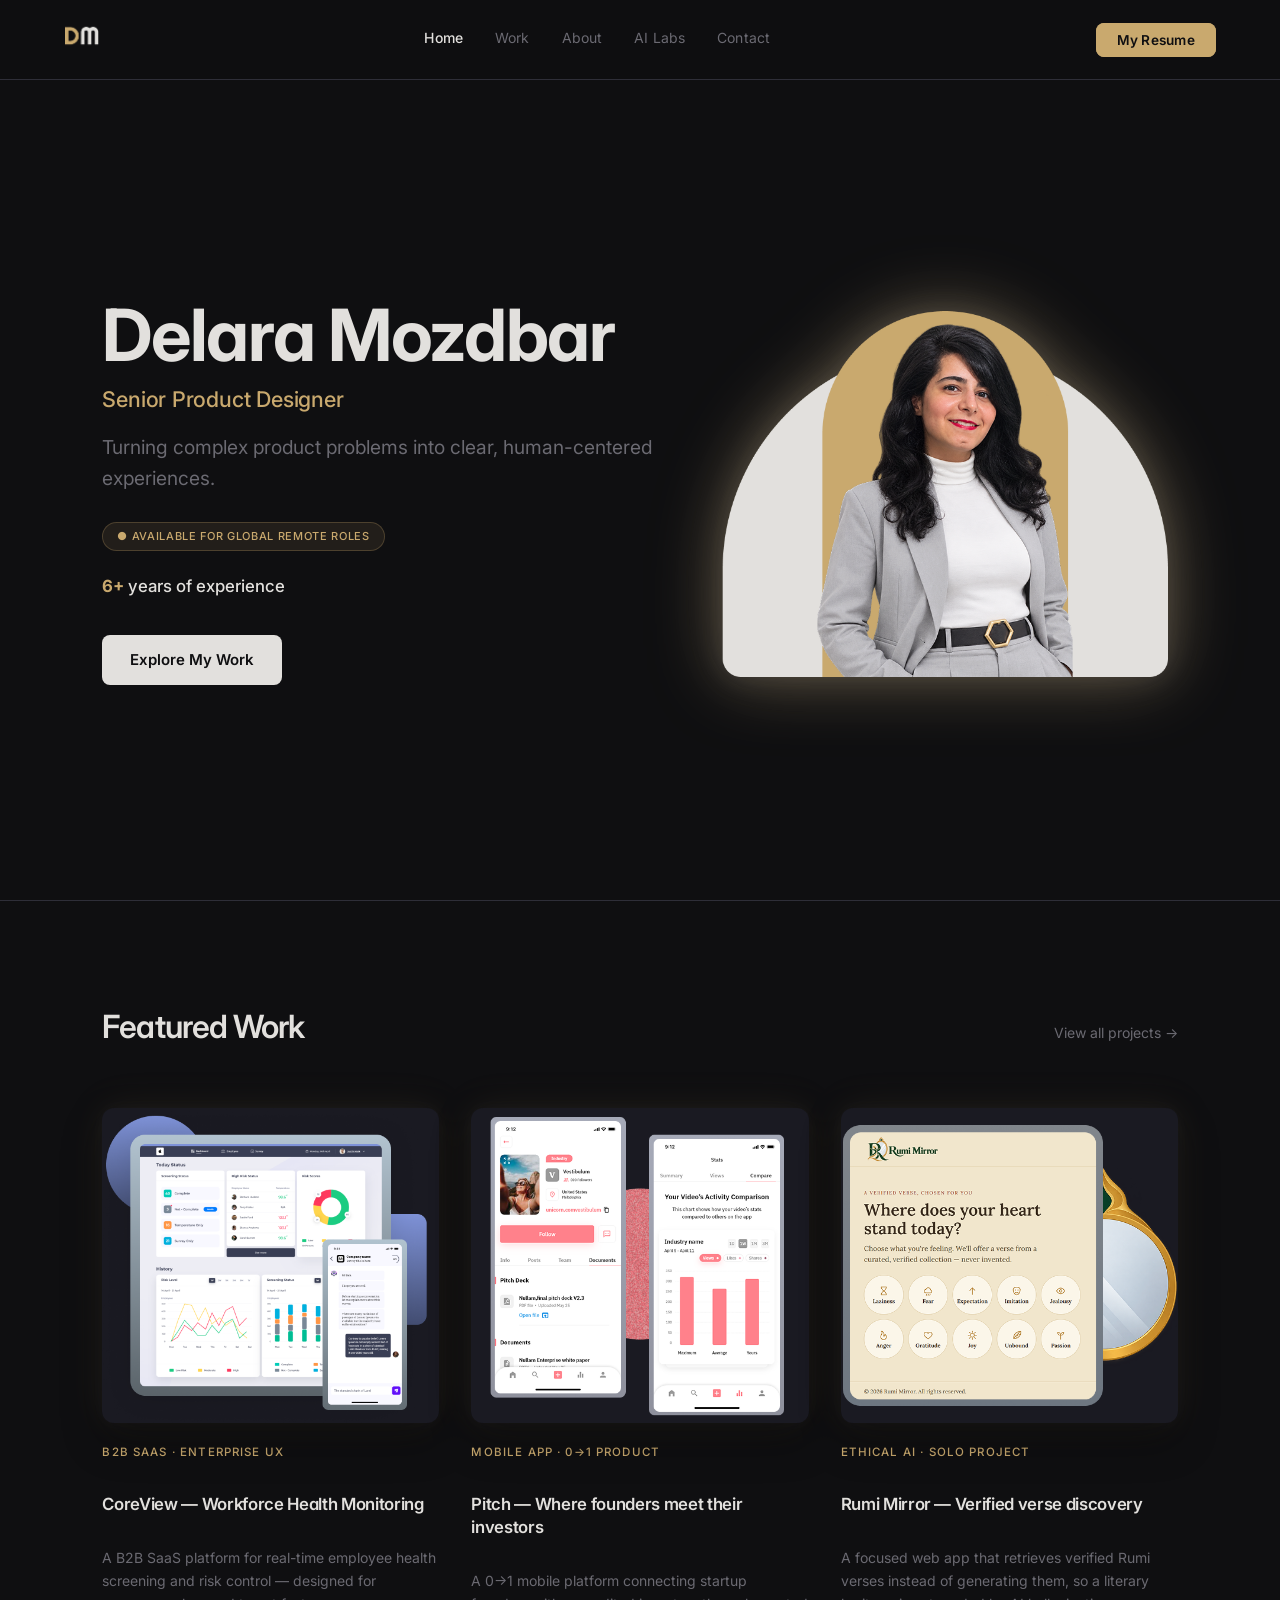
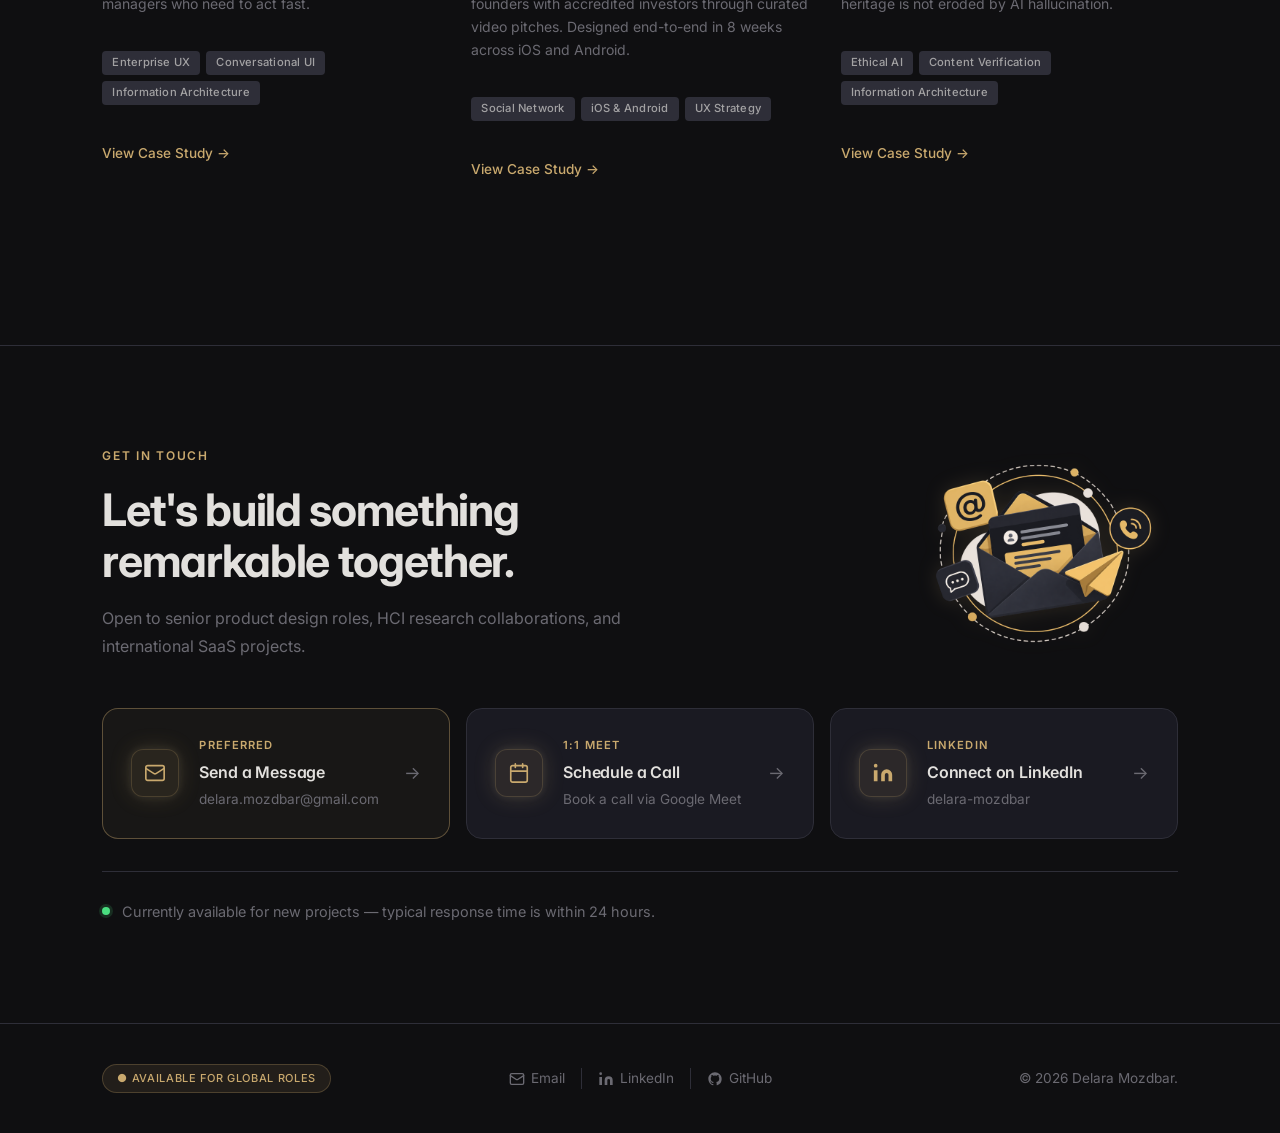
==== commit 4d569e78: "UPDATE" ====
--- a/index.html
+++ b/index.html
@@ -150,44 +150,8 @@
             <h2 class="idx-contact-title">Let's build something<br>remarkable together.</h2>
             <p class="idx-contact-sub">Open to senior product design roles, HCI research collaborations, and international SaaS projects.</p>
           </div>
-          <div class="ct-hero-visual" aria-hidden="true">
-            <svg viewBox="0 0 440 440" fill="none" xmlns="http://www.w3.org/2000/svg">
-                <defs>
-                    <radialGradient id="idxGlowGold" cx="50%" cy="50%" r="50%">
-                        <stop offset="0%" stop-color="#c9a96e" stop-opacity="0.42"/>
-                        <stop offset="100%" stop-color="#c9a96e" stop-opacity="0"/>
-                    </radialGradient>
-                    <radialGradient id="idxGlowLight" cx="50%" cy="50%" r="50%">
-                        <stop offset="0%" stop-color="#e2e0dd" stop-opacity="0.16"/>
-                        <stop offset="100%" stop-color="#e2e0dd" stop-opacity="0"/>
-                    </radialGradient>
-                    <linearGradient id="idxCardTop" x1="124" y1="112" x2="300" y2="122" gradientUnits="userSpaceOnUse">
-                        <stop offset="0%" stop-color="#e2e0dd"/>
-                        <stop offset="100%" stop-color="#c9a96e"/>
-                    </linearGradient>
-                </defs>
-                <circle cx="160" cy="140" r="120" fill="url(#idxGlowLight)"/>
-                <circle cx="300" cy="280" r="130" fill="url(#idxGlowGold)"/>
-                <circle cx="220" cy="220" r="188" stroke="rgba(226,224,221,0.16)" stroke-width="1"/>
-                <circle cx="220" cy="220" r="150" stroke="rgba(201,169,110,0.45)" stroke-width="1" stroke-dasharray="3 7"/>
-                <rect x="148" y="128" width="160" height="196" rx="16" fill="#141418" stroke="rgba(226,224,221,0.12)"/>
-                <rect x="124" y="112" width="176" height="216" rx="18" fill="#1a1a22" stroke="#2e2e38"/>
-                <rect x="124" y="112" width="176" height="10" rx="5" fill="url(#idxCardTop)"/>
-                <rect x="148" y="156" width="128" height="92" rx="12" fill="#0f0f11" stroke="rgba(201,169,110,0.45)"/>
-                <path d="M148 168 L212 208 L276 168" stroke="#e2e0dd" stroke-width="1.4" stroke-linejoin="round" opacity="0.85"/>
-                <path d="M196 214l5 12 12 5-12 5-5 12-5-12-12-5 12-5 5-12z" fill="#c9a96e"/>
-                <rect x="148" y="266" width="96" height="6" rx="3" fill="#e2e0dd" opacity="0.72"/>
-                <rect x="148" y="282" width="64" height="6" rx="3" fill="#c9a96e"/>
-                <circle cx="96" cy="176" r="26" fill="#1a1a22" stroke="#e2e0dd" stroke-width="1.5"/>
-                <path d="M86 170h14a5 5 0 0 1 5 5v7a5 5 0 0 1-5 5h-6l-5 4v-4h-3a5 5 0 0 1-5-5v-7a5 5 0 0 1 5-5z" stroke="#e2e0dd" stroke-width="1.4" stroke-linejoin="round"/>
-                <circle cx="340" cy="196" r="26" fill="#1a1a22" stroke="#c9a96e" stroke-width="1.5"/>
-                <rect x="329" y="186" width="22" height="18" rx="3" stroke="#c9a96e" stroke-width="1.4"/>
-                <path d="M329 192h22" stroke="#c9a96e" stroke-width="1.4"/>
-                <path d="M334 183v5M346 183v5" stroke="#e2e0dd" stroke-width="1.4" stroke-linecap="round"/>
-                <circle cx="168" cy="352" r="7" fill="#c9a96e"/>
-                <circle cx="292" cy="84" r="5" fill="#e2e0dd" opacity="0.8"/>
-                <circle cx="118" cy="96" r="4" fill="#c9a96e" opacity="0.7"/>
-            </svg>
+          <div class="ct-hero-visual">
+            <img src="images/Contact.png" alt="Envelope, message, and call">
           </div>
         </div>
 
--- a/css/style.css
+++ b/css/style.css
@@ -1621,16 +1621,38 @@
 }
 
 .labs-hero-visual {
+  position: relative;
   display: flex;
   align-items: center;
   justify-content: flex-end;
+  justify-self: end;
+  width: min(100%, 380px);
+}
+
+.labs-hero-visual::before,
+.ct-hero-visual::before {
+  content: "";
+  position: absolute;
+  width: 58%;
+  aspect-ratio: 1;
+  left: 50%;
+  top: 50%;
+  transform: translate(-50%, -50%);
+  border-radius: 50%;
+  background: radial-gradient(circle, rgba(201, 169, 110, 0.34) 0%, transparent 70%);
+  filter: blur(12px);
+  pointer-events: none;
+  z-index: 0;
 }
 
 .labs-hero-visual svg,
 .labs-hero-visual img {
-  width: min(100%, 380px);
+  width: 100%;
   height: auto;
   display: block;
+  position: relative;
+  z-index: 1;
+  filter: drop-shadow(0 0 16px rgba(201, 169, 110, 0.28));
 }
 
 .labs-badge {
@@ -2190,10 +2212,11 @@
   .labs-hero-visual {
     display: flex;
     justify-content: center;
+    justify-self: center;
     order: -1;
   }
 
-  .labs-hero-visual img { width: min(100%, 260px); }
+  .labs-hero-visual { width: min(100%, 260px); }
 
   .labs-grid {
     grid-template-columns: 1fr;
@@ -2573,16 +2596,22 @@
 }
 
 .ct-hero-visual {
+  position: relative;
   display: flex;
   align-items: center;
   justify-content: flex-end;
+  justify-self: end;
+  width: min(100%, 380px);
 }
 
 .ct-hero-visual svg,
 .ct-hero-visual img {
-  width: min(100%, 380px);
+  width: 100%;
   height: auto;
   display: block;
+  position: relative;
+  z-index: 1;
+  filter: drop-shadow(0 0 16px rgba(201, 169, 110, 0.28));
 }
 
 .ct-label {
@@ -2741,10 +2770,11 @@
   .ct-hero-visual {
     display: flex;
     justify-content: center;
+    justify-self: center;
     order: -1;
   }
 
-  .ct-hero-visual img { width: min(100%, 260px); }
+  .ct-hero-visual { width: min(100%, 260px); }
 
   .ct-channels {
     grid-template-columns: 1fr;
@@ -2772,8 +2802,19 @@
   margin-bottom: 48px;
 }
 
-.idx-contact-header .ct-hero-visual svg {
+.idx-contact-header .ct-hero-visual {
   width: min(100%, 280px);
+}
+
+.idx-contact-header .ct-hero-visual::before {
+  width: 42%;
+  background: radial-gradient(circle, rgba(201, 169, 110, 0.2) 0%, transparent 70%);
+  filter: blur(8px);
+}
+
+.idx-contact-header .ct-hero-visual img {
+  width: 100%;
+  filter: drop-shadow(0 0 10px rgba(201, 169, 110, 0.16));
 }
 
 .idx-contact-title {
@@ -2805,7 +2846,13 @@
     grid-template-columns: 1fr;
   }
 
-  .idx-contact-header .ct-hero-visual { display: none; }
+  .idx-contact-header .ct-hero-visual {
+    display: flex;
+    justify-content: center;
+    justify-self: center;
+  }
+
+  .idx-contact-header .ct-hero-visual { width: min(100%, 220px); }
 
   .idx-contact-grid {
     grid-template-columns: 1fr;
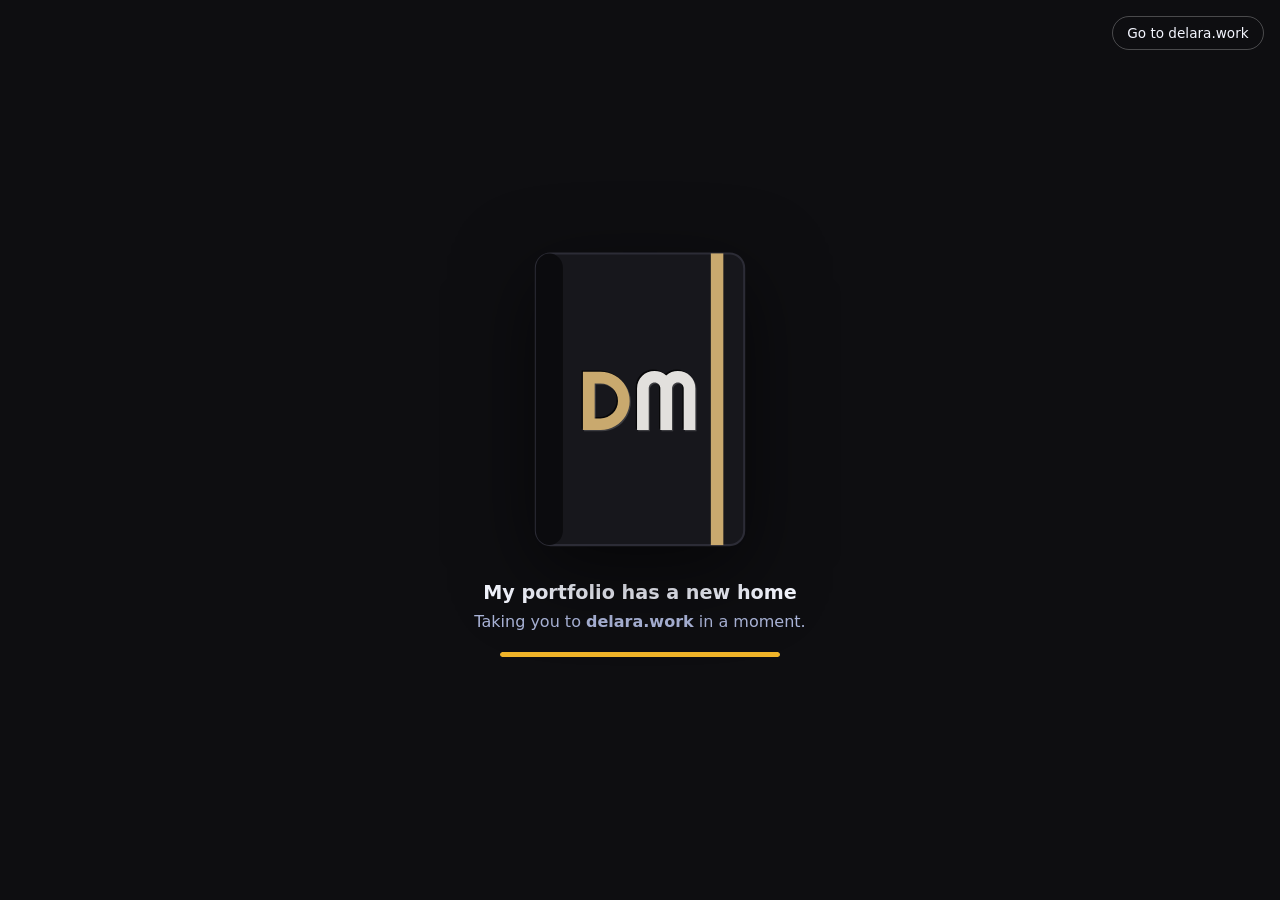
==== commit 25f24f91: "Revise index.html for new portfolio site Updated the HTML structure and content to reflect the new p" ====
--- a/index.html
+++ b/index.html
@@ -1,243 +1,155 @@
-﻿<!DOCTYPE html>
+<!DOCTYPE html>
 <html lang="en">
 <head>
-    <meta charset="UTF-8">
-    <meta name="viewport" content="width=device-width, initial-scale=1.0">
-    <title>Delara Mozdbar | Senior Product Designer</title>
-    <link rel="icon" type="image/png" href="images/Favicon.png">
-        <link rel="preconnect" href="https://fonts.googleapis.com">
-    <link rel="preconnect" href="https://fonts.gstatic.com" crossorigin>
-    <link href="https://fonts.googleapis.com/css2?family=Inter:ital,opsz,wght@0,14..32,100..900;1,14..32,100..900&display=swap" rel="stylesheet">
-    <link rel="stylesheet" href="css/style.css">
-    <link rel="stylesheet" href="css/layout.css">
-    <link rel="stylesheet" href="css/motion.css">
+<meta charset="UTF-8">
+<meta name="viewport" content="width=device-width, initial-scale=1">
+<title>Delara Mozdbar has moved to delara.work</title>
+<meta name="description" content="Delara Mozdbar's portfolio has moved to delara.work.">
+<link rel="canonical" href="https://delara.work/">
+<noscript><meta http-equiv="refresh" content="3; url=https://delara.work/"></noscript>
+<style>
+  :root {
+    --ink: #0e0e11;
+    --navy: #0b1a4f;
+    --blue: #2d52d6;
+    --gold: #f0b429;
+    --text: #f4f6ff;
+    --muted: #aab4d8;
+    color-scheme: dark;
+  }
+  * { box-sizing: border-box; }
+  html, body { height: 100%; margin: 0; }
+  body {
+    background: var(--ink);
+    color: var(--text);
+    font-family: Inter, "Segoe UI", system-ui, -apple-system, Roboto, sans-serif;
+    overflow: hidden;
+    transition: background-color 3.2s ease;
+  }
+  body.blue { background: var(--navy); }
+  .stage { position: fixed; inset: 0; display: flex; flex-direction: column; align-items: center; justify-content: center; padding: 24px; gap: 1.6rem; }
+  .notebook { width: min(56vw, 250px); height: auto; opacity: 0; transform: translateY(14px) rotate(-3deg);
+    transition: opacity .7s ease, transform .9s ease; filter: drop-shadow(0 24px 40px rgba(0,0,0,.55)); }
+  .notebook.in { opacity: 1; transform: none; }
+  #brush { opacity: 0; transition: opacity .3s; }
+  .msg { text-align: center; max-width: 360px; opacity: 0; transition: opacity .8s ease; }
+  .msg.in { opacity: 1; }
+  h1 { font-size: 1.2rem; margin: 0 0 .3rem; font-weight: 700; }
+  p { color: var(--muted); line-height: 1.6; margin: 0; }
+  .bar { height: 5px; background: rgba(255,255,255,.12); border-radius: 99px; overflow: hidden; margin: 1.1rem auto 0; width: min(70vw, 280px); }
+  .bar span { display: block; height: 100%; width: 0; background: var(--gold); border-radius: 99px; }
+  .msg.in .bar span { animation: fill 5s linear forwards; }
+  @keyframes fill { to { width: 100%; } }
+  .skip { position: fixed; top: 16px; right: 16px; z-index: 5; border: 1px solid rgba(255,255,255,.25);
+    color: var(--text); padding: .5rem .9rem; border-radius: 99px; font-size: .85rem; text-decoration: none; }
+  .skip:hover { border-color: var(--gold); }
+  .skip:focus-visible { outline: 2px solid var(--gold); outline-offset: 3px; }
+  @media (prefers-reduced-motion: reduce) {
+    .notebook, .msg, body { transition: none; }
+    .msg.in .bar span { animation-duration: 2s; }
+  }
+</style>
 </head>
+<body>
 
-<body>
-<header>
-  <nav>
-    <div class="nav-container">
+<a class="skip" href="https://delara.work/">Go to delara.work</a>
 
-      <!-- Logo -->
-      <div class="logo">
-        <a href="index.html">
-          <img src="images/Logo.png" alt="Delara Mozdbar">
-        </a>
-      </div>
+<div class="stage">
+  <svg class="notebook" id="nb" viewBox="0 0 240 300" aria-hidden="true">
+    <defs>
+      <path id="pM" d="M138.916 106.996H124.951V56.9961C124.951 56.0195 124.756 55.1081 124.365 54.2617C124.007 53.4154 123.503 52.6829 122.852 52.0645C122.233 51.4134 121.501 50.9089 120.654 50.5508C119.808 50.1927 118.896 50.0137 117.92 50.0137C116.943 50.0137 116.032 50.1927 115.186 50.5508C114.339 50.9089 113.59 51.4134 112.939 52.0645C112.321 52.6829 111.833 53.4154 111.475 54.2617C111.117 55.1081 110.938 56.0195 110.938 56.9961V106.996H96.9238V56.9961C96.9238 56.0195 96.7448 55.1081 96.3867 54.2617C96.0286 53.4154 95.5241 52.6829 94.873 52.0645C94.2546 51.4134 93.5221 50.9089 92.6758 50.5508C91.8294 50.1927 90.918 50.0137 89.9414 50.0137C88.9648 50.0137 88.0534 50.1927 87.207 50.5508C86.3607 50.9089 85.612 51.4134 84.9609 52.0645C84.3424 52.6829 83.8542 53.4154 83.4961 54.2617C83.138 55.1081 82.959 56.0195 82.959 56.9961V106.996H68.9453V56.9961C68.9453 54.099 69.4824 51.3809 70.5566 48.8418C71.6634 46.2702 73.1608 44.0404 75.0488 42.1523C76.9694 40.2318 79.1992 38.7344 81.7383 37.6602C84.3099 36.5534 87.0443 36 89.9414 36C92.5456 36 95.0521 36.472 97.4609 37.416C99.8698 38.3275 102.035 39.6621 103.955 41.4199C105.876 39.6621 108.024 38.3275 110.4 37.416C112.809 36.472 115.316 36 117.92 36C120.817 36 123.535 36.5534 126.074 37.6602C128.646 38.7344 130.876 40.2318 132.764 42.1523C134.684 44.0404 136.182 46.2702 137.256 48.8418C138.363 51.3809 138.916 54.099 138.916 56.9961V106.996Z"/>
+      <path id="pD" d="M60.1035 71.9863C60.1035 75.209 59.6803 78.3177 58.834 81.3125C58.0202 84.2747 56.8483 87.0579 55.3184 89.6621C53.7884 92.2337 51.9655 94.5938 49.8496 96.7422C47.7337 98.8581 45.3737 100.681 42.7695 102.211C40.1654 103.741 37.3659 104.929 34.3711 105.775C31.4089 106.589 28.3164 106.996 25.0938 106.996H4V36.9766H25.0938C28.3164 36.9766 31.4089 37.3997 34.3711 38.2461C37.3659 39.0599 40.1654 40.2318 42.7695 41.7617C45.3737 43.2917 47.7337 45.1309 49.8496 47.2793C51.9655 49.3952 53.7884 51.7552 55.3184 54.3594C56.8483 56.931 58.0202 59.7142 58.834 62.709C59.6803 65.6712 60.1035 68.7637 60.1035 71.9863ZM46.0898 71.9863C46.0898 69.0892 45.5365 66.3711 44.4297 63.832C43.3555 61.293 41.8581 59.0794 39.9375 57.1914C38.0495 55.2708 35.8197 53.7572 33.248 52.6504C30.709 51.5436 27.9909 50.9902 25.0938 50.9902H18.1113V92.9824H25.0938C27.9909 92.9824 30.709 92.4453 33.248 91.3711C35.8197 90.2643 38.0495 88.7669 39.9375 86.8789C41.8581 84.9583 43.3555 82.7285 44.4297 80.1895C45.5365 77.6178 46.0898 74.8835 46.0898 71.9863Z"/>
+      <mask id="paintMask" maskUnits="userSpaceOnUse" x="0" y="0" width="240" height="300">
+        <path id="paint" fill="none" stroke="#fff" stroke-width="26" stroke-linecap="round" stroke-linejoin="round"
+          d="M16 14 H224 V38 H16 V62 H224 V86 H16 V110 H224 V134 H16 V158 H224 V182 H16 V206 H224 V230 H16 V254 H224 V278 H16 V302 H224"/>
+      </mask>
+    </defs>
 
-      <!-- Hamburger -->
-      <input type="checkbox" id="menu-toggle">
-      <label for="menu-toggle" class="hamburger">&#x2630;</label>
+    <!-- Old notebook: black cover, gold band, engraved old logo -->
+    <g id="oldBook">
+      <rect x="20" y="10" width="200" height="280" rx="14" fill="#17171c" stroke="#2c2c36" stroke-width="2"/>
+      <rect x="20" y="10" width="26" height="280" rx="14" fill="#0b0b0e"/>
+      <rect x="188" y="10" width="12" height="280" fill="#C9A96E"/>
+      <g transform="translate(62 94) scale(.8)">
+        <g transform="translate(-1.6 -1.6)" fill="#000" opacity=".7"><use href="#pM"/><use href="#pD"/></g>
+        <g transform="translate(1.4 1.4)" fill="#fff" opacity=".16"><use href="#pM"/><use href="#pD"/></g>
+        <use href="#pM" fill="#E2E0DD"/><use href="#pD" fill="#C9A96E"/>
+      </g>
+    </g>
 
-      <!-- Menu -->
-      <div class="nav-center menu">
-        <a href="index.html" class="nav-link active">Home</a>
-        <a href="work.html" class="nav-link">Work</a>
-        <a href="about.html" class="nav-link">About</a>
-        <a href="ai-labs.html" class="nav-link">AI Labs</a>
-        <a href="contact.html" class="nav-link">Contact</a>
-      </div>
+    <!-- New notebook: blue cover, yellow band, engraved new logo; revealed by the brush -->
+    <g id="newBook" mask="url(#paintMask)">
+      <rect x="20" y="10" width="200" height="280" rx="14" fill="#2d52d6" stroke="#4a6fe8" stroke-width="2"/>
+      <rect x="20" y="10" width="26" height="280" rx="14" fill="#1c35a8"/>
+      <rect x="188" y="10" width="12" height="280" fill="#f0b429"/>
+      <g transform="translate(62 94) scale(.8)">
+        <g transform="translate(-1.6 -1.6)" fill="#000" opacity=".45"><use href="#pM"/><use href="#pD"/></g>
+        <g transform="translate(1.4 1.4)" fill="#fff" opacity=".22"><use href="#pM"/><use href="#pD"/></g>
+        <use href="#pM" fill="#5E86BD"/><use href="#pD" fill="#0C3368"/>
+      </g>
+    </g>
 
-      <!-- Resume Button -->
-      <div class="nav-right">
-        <a href="files/Delara_Mozdbar_Product_Designer.pdf" class="resume-btn" download>My Resume</a>
-      </div>
+    <g id="brush">
+      <g id="brushShape">
+        <rect x="-4.5" y="-80" width="9" height="62" rx="4.5" fill="#f0b429"/>
+        <rect x="-11" y="-20" width="22" height="12" rx="2" fill="#9aa0b5"/>
+        <path d="M-12 -8 H12 L9 16 H-9 Z" fill="#7ea0ff"/>
+      </g>
+    </g>
+  </svg>
 
-    </div>
-  </nav>
-</header>
+  <div class="msg" id="msg">
+    <h1>My portfolio has a new home</h1>
+    <p>Taking you to <strong>delara.work</strong> in a moment.</p>
+    <div class="bar"><span></span></div>
+  </div>
+</div>
 
-<main>
-    <section class="hero" id="home">
-        <div class="hero-content">
-            <h1>Delara Mozdbar</h1>
-            <p class="hero-role">Senior Product Designer</p>
-            <p class="hero-description">
-                Turning complex product problems into clear, human-centered experiences.
-            </p>
-            <span class="hero-availability">&#9679; Available for global remote roles</span>
-            <p class="hero-years"><span>6+</span> years of experience</p>
-            <a href="#featured-work" class="key-btn">Explore My Work</a>
-        </div>
-        <div class="hero-image">
-            <img src="images/Hero.png" alt="Delara Mozdbar">
-        </div>
-    </section>
+<script>
+(function () {
+  var TARGET = "https://delara.work/";
+  var reduce = window.matchMedia("(prefers-reduced-motion: reduce)").matches;
+  var nb = document.getElementById("nb"), msg = document.getElementById("msg");
+  var brush = document.getElementById("brush"), shape = document.getElementById("brushShape");
+  var paint = document.getElementById("paint");
+  var len = paint.getTotalLength();
+  paint.style.strokeDasharray = len;
+  paint.style.strokeDashoffset = reduce ? 0 : len;
 
+  function go() { window.location.replace(TARGET); }
 
-    <!-- FEATURED WORK -->
-    <section id="featured-work" class="featured-work">
-      <div class="featured-work-inner">
+  if (reduce) {
+    document.getElementById("oldBook").style.display = "none";
+    document.body.classList.add("blue");
+    nb.classList.add("in"); msg.classList.add("in");
+    setTimeout(go, 2500);
+    return;
+  }
 
-        <div class="featured-work-header">
-          <h2 class="featured-work-title">Featured Work</h2>
-          <a href="work.html" class="view-all-link">View all projects &rarr;</a>
-        </div>
+  setTimeout(function () { nb.classList.add("in"); }, 100);
+  setTimeout(function () { msg.classList.add("in"); }, 500);
 
-        <div class="showcase-grid">
+  var PAINT_START = 1500, PAINT_MS = 3200;
+  setTimeout(function () {
+    brush.style.opacity = 1;
+    document.body.classList.add("blue");
+    var t0 = null;
+    function step(ts) {
+      if (t0 === null) t0 = ts;
+      var k = Math.min((ts - t0) / PAINT_MS, 1);
+      var d = k * len;
+      paint.style.strokeDashoffset = len - d;
+      var pt = paint.getPointAtLength(d);
+      var wiggle = Math.sin(k * 40) * 2;
+      shape.setAttribute("transform", "translate(" + pt.x + "," + pt.y + ") rotate(" + (28 + wiggle) + ")");
+      if (k < 1) requestAnimationFrame(step);
+      else { brush.style.transition = "opacity .5s"; brush.style.opacity = 0; }
+    }
+    requestAnimationFrame(step);
+  }, PAINT_START);
 
-          <!-- CoreView -->
-          <article class="showcase-card">
-            <div class="showcase-img-wrap">
-              <img src="images/CoreView/CoreView-Intro.png" alt="CoreView SaaS Dashboard">
-            </div>
-            <div class="showcase-meta">
-              <span class="showcase-tag">B2B SaaS · Enterprise UX</span>
-              
-            </div>
-            <h3 class="showcase-title">CoreView &mdash; Workforce Health Monitoring</h3>
-            <p class="showcase-desc">A B2B SaaS platform for real-time employee health screening and risk control &mdash; designed for managers who need to act fast.</p>
-            <div class="showcase-tags">
-              <span>Enterprise UX</span>
-              <span>Conversational UI</span>
-              <span>Information Architecture</span>
-            </div>
-            <a href="coreview.html" class="showcase-link">View Case Study &rarr;</a>
-          </article>
-
-          <!-- Pitch -->
-          <article class="showcase-card">
-            <div class="showcase-img-wrap">
-              <img src="images/Pitch/Pitch-Intro.png" alt="Pitch app screens">
-            </div>
-            <div class="showcase-meta">
-              <span class="showcase-tag">Mobile App · 0&rarr;1 Product</span>
-              
-            </div>
-            <h3 class="showcase-title">Pitch &mdash; Where founders meet their investors</h3>
-            <p class="showcase-desc">A 0&rarr;1 mobile platform connecting startup founders with accredited investors through curated video pitches. Designed end-to-end in 8 weeks across iOS and Android.</p>
-            <div class="showcase-tags">
-              <span>Social Network</span>
-              <span>iOS & Android</span>
-              <span>UX Strategy</span>
-            </div>
-            <a href="pitch.html" class="showcase-link">View Case Study &rarr;</a>
-          </article>
-
-          <!-- Rumi Mirror -->
-          <article class="showcase-card showcase-card--lead">
-            <div class="showcase-img-wrap">
-              <img src="images/Rumi/RumiMirror-Intro.png" alt="Rumi Mirror introduction, the category home beside an ornate mirror">
-            </div>
-            <div class="showcase-meta">
-              <span class="showcase-tag">Ethical AI · Solo Project</span>
-              
-            </div>
-            <h3 class="showcase-title">Rumi Mirror &mdash; Verified verse discovery</h3>
-            <p class="showcase-desc">A focused web app that retrieves verified Rumi verses instead of generating them, so a literary heritage is not eroded by AI hallucination.</p>
-            <div class="showcase-tags">
-              <span>Ethical AI</span>
-              <span>Content Verification</span>
-              <span>Information Architecture</span>
-            </div>
-            <a href="rumi-mirror.html" class="showcase-link">View Case Study &rarr;</a>
-          </article>
-
-        </div>
-
-    
-
-      </div>
-    </section>
-
-    <!-- CONTACT -->
-    <section id="contact" class="idx-contact">
-      <div class="idx-contact-inner">
-
-        <div class="idx-contact-header">
-          <div class="idx-contact-copy">
-            <p class="ct-label">Get in touch</p>
-            <h2 class="idx-contact-title">Let's build something<br>remarkable together.</h2>
-            <p class="idx-contact-sub">Open to senior product design roles, HCI research collaborations, and international SaaS projects.</p>
-          </div>
-          <div class="ct-hero-visual">
-            <img src="images/Contact.png" alt="Envelope, message, and call">
-          </div>
-        </div>
-
-        <div class="idx-contact-grid">
-
-          <a href="mailto:delara.mozdbar@gmail.com" class="ct-card ct-card--primary">
-            <div class="ct-card-icon">
-              <svg width="22" height="22" viewBox="0 0 24 24" fill="none" stroke="currentColor" stroke-width="1.8" stroke-linecap="round" stroke-linejoin="round"><rect x="2" y="4" width="20" height="16" rx="2"/><path d="m22 7-8.97 5.7a1.94 1.94 0 0 1-2.06 0L2 7"/></svg>
-            </div>
-            <div class="ct-card-body">
-              <span class="ct-card-label">Preferred</span>
-              <h3 class="ct-card-title">Send a Message</h3>
-              <p class="ct-card-desc">delara.mozdbar@gmail.com</p>
-            </div>
-            <span class="ct-card-arrow">&rarr;</span>
-          </a>
-
-          <a href="https://calendar.app.google/7JH3uLpp5a7SVG2TA" target="_blank" rel="noopener noreferrer" class="ct-card">
-            <div class="ct-card-icon">
-              <svg width="22" height="22" viewBox="0 0 24 24" fill="none" stroke="currentColor" stroke-width="1.8" stroke-linecap="round" stroke-linejoin="round"><rect x="3" y="4" width="18" height="18" rx="2"/><path d="M16 2v4M8 2v4M3 10h18"/></svg>
-            </div>
-            <div class="ct-card-body">
-              <span class="ct-card-label">1:1 meet</span>
-              <h3 class="ct-card-title">Schedule a Call</h3>
-              <p class="ct-card-desc">Book a call via Google Meet</p>
-            </div>
-            <span class="ct-card-arrow">&rarr;</span>
-          </a>
-
-          <a href="https://www.linkedin.com/in/delara-mozdbar/" target="_blank" rel="noopener noreferrer" class="ct-card">
-            <div class="ct-card-icon">
-              <svg width="22" height="22" viewBox="0 0 24 24" fill="currentColor"><path d="M16 8a6 6 0 0 1 6 6v7h-4v-7a2 2 0 0 0-2-2 2 2 0 0 0-2 2v7h-4v-7a6 6 0 0 1 6-6z"/><rect x="2" y="9" width="4" height="12"/><circle cx="4" cy="4" r="2"/></svg>
-            </div>
-            <div class="ct-card-body">
-              <span class="ct-card-label">LinkedIn</span>
-              <h3 class="ct-card-title">Connect on LinkedIn</h3>
-              <p class="ct-card-desc">delara-mozdbar</p>
-            </div>
-            <span class="ct-card-arrow">&rarr;</span>
-          </a>
-
-        </div>
-
-        <div class="ct-note" style="border-top: 1px solid var(--elevated); padding: 28px 0 0; margin-top: 8px;">
-          <div class="ct-note-inner">
-            <span class="ct-note-dot"></span>
-            <p>Currently available for new projects &mdash; typical response time is within 24 hours.</p>
-          </div>
-        </div>
-
-      </div>
-    </section>
-
-</main>
-
-<footer>
-    <div class="footer-inner">
-        <div class="footer-col">
-            <span class="hero-availability">&#9679; Available for global roles</span>
-        </div>
-        <div class="footer-col">
-            <div class="footer-links">
-                <a href="mailto:delara.mozdbar@gmail.com">
-                    <svg width="16" height="16" viewBox="0 0 24 24" fill="none" stroke="currentColor" stroke-width="2" stroke-linecap="round" stroke-linejoin="round" aria-hidden="true"><rect x="2" y="4" width="20" height="16" rx="2"/><path d="m22 7-8.97 5.7a1.94 1.94 0 0 1-2.06 0L2 7"/></svg>
-                    Email
-                </a>
-                <a href="https://www.linkedin.com/in/delara-mozdbar/" target="_blank" rel="noopener noreferrer">
-                    <svg width="16" height="16" viewBox="0 0 24 24" fill="currentColor" aria-hidden="true"><path d="M16 8a6 6 0 0 1 6 6v7h-4v-7a2 2 0 0 0-2-2 2 2 0 0 0-2 2v7h-4v-7a6 6 0 0 1 6-6z"/><rect x="2" y="9" width="4" height="12"/><circle cx="4" cy="4" r="2"/></svg>
-                    LinkedIn
-                </a>
-                <a href="https://github.com/Delara-Mozdbar" target="_blank" rel="noopener noreferrer">
-                    <svg width="16" height="16" viewBox="0 0 24 24" fill="currentColor" aria-hidden="true"><path d="M12 2C6.477 2 2 6.484 2 12.017c0 4.425 2.865 8.18 6.839 9.504.5.092.682-.217.682-.483 0-.237-.008-.868-.013-1.703-2.782.605-3.369-1.343-3.369-1.343-.454-1.158-1.11-1.466-1.11-1.466-.908-.62.069-.608.069-.608 1.003.07 1.531 1.032 1.531 1.032.892 1.53 2.341 1.088 2.91.832.092-.647.35-1.088.636-1.338-2.22-.253-4.555-1.113-4.555-4.951 0-1.093.39-1.988 1.029-2.688-.103-.253-.446-1.272.098-2.65 0 0 .84-.27 2.75 1.026A9.564 9.564 0 0 1 12 6.844a9.56 9.56 0 0 1 2.504.337c1.909-1.296 2.747-1.027 2.747-1.027.546 1.379.202 2.398.1 2.651.64.7 1.028 1.595 1.028 2.688 0 3.848-2.339 4.695-4.566 4.943.359.309.678.92.678 1.855 0 1.338-.012 2.419-.012 2.747 0 .268.18.58.688.482A10.02 10.02 0 0 0 22 12.017C22 6.484 17.522 2 12 2z"/></svg>
-                    GitHub
-                </a>
-            </div>
-        </div>
-        <div class="footer-col">
-            <span class="footer-copy">&copy; 2026 Delara Mozdbar.</span>
-        </div>
-    </div>
-</footer>
-
-<script src="js/motion.js"></script>
+  setTimeout(go, 6200);
+})();
+</script>
 </body>
 </html>
-
-
-
-
